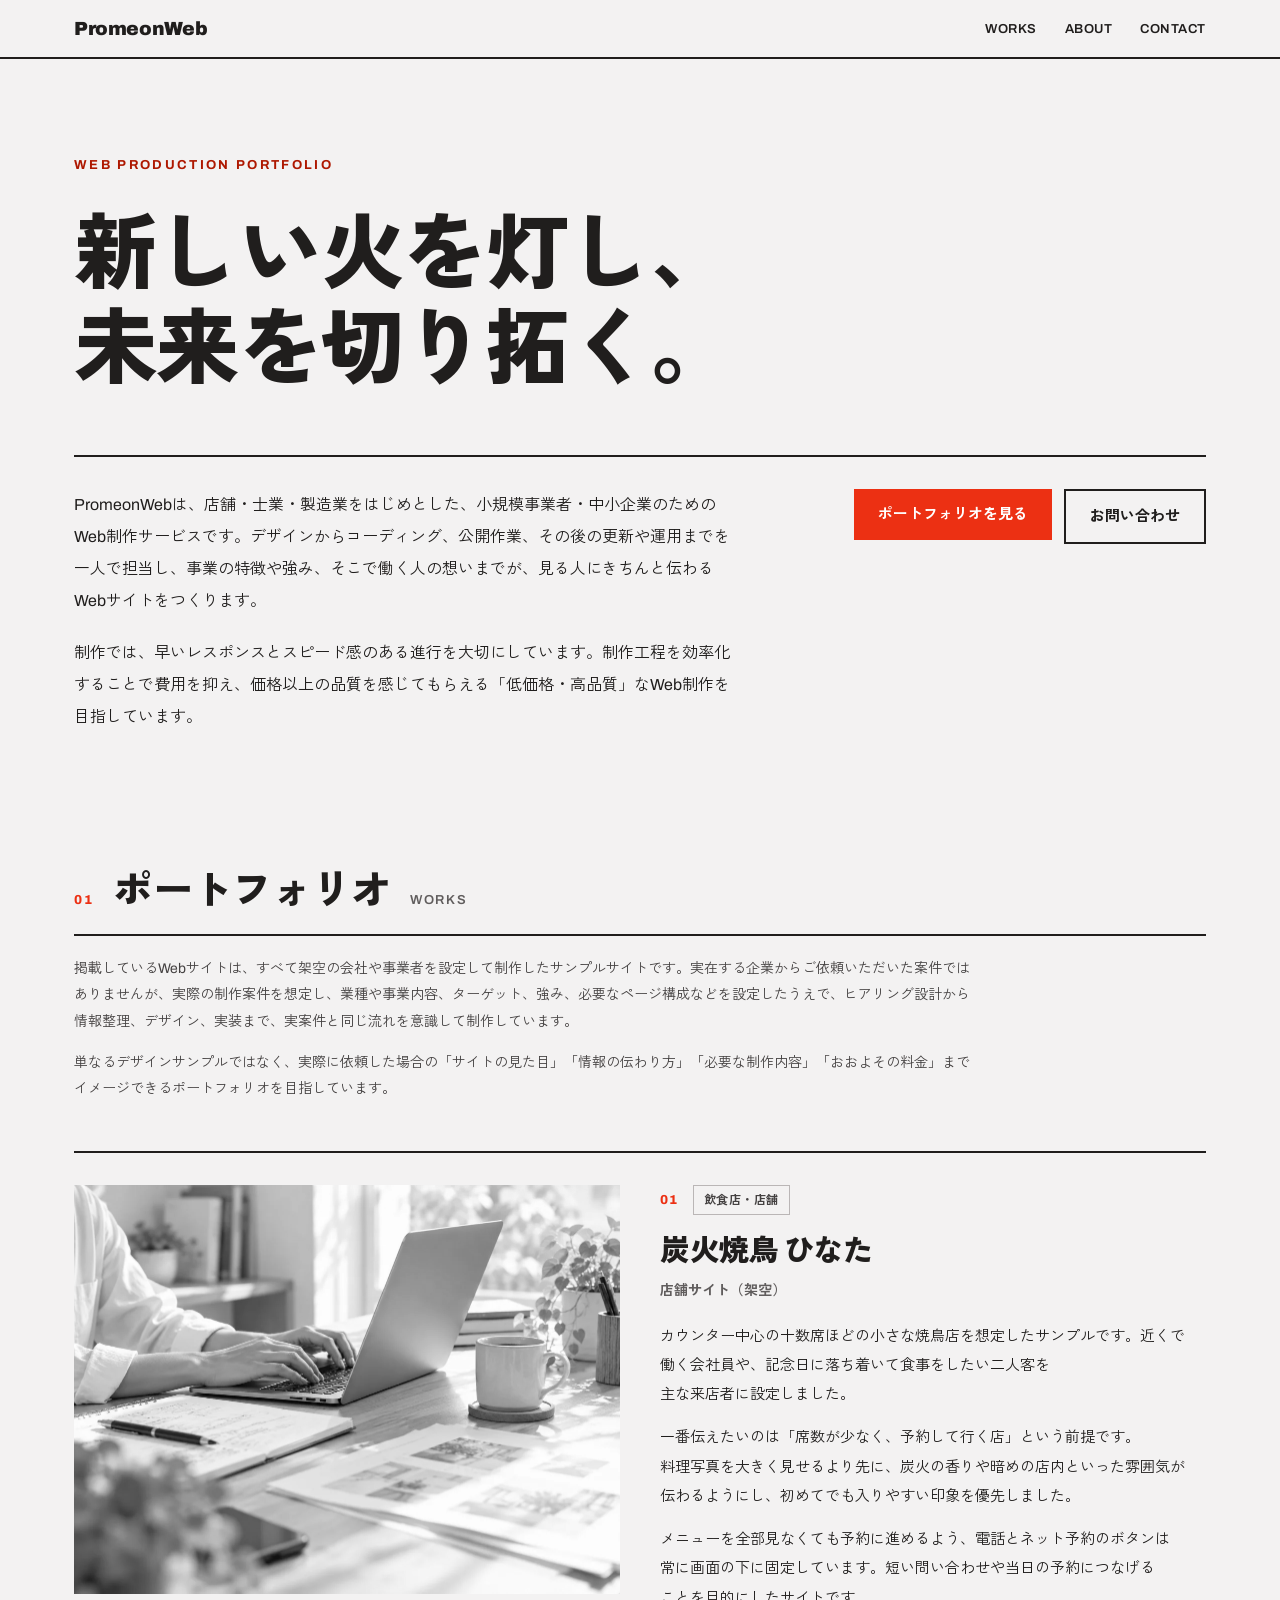
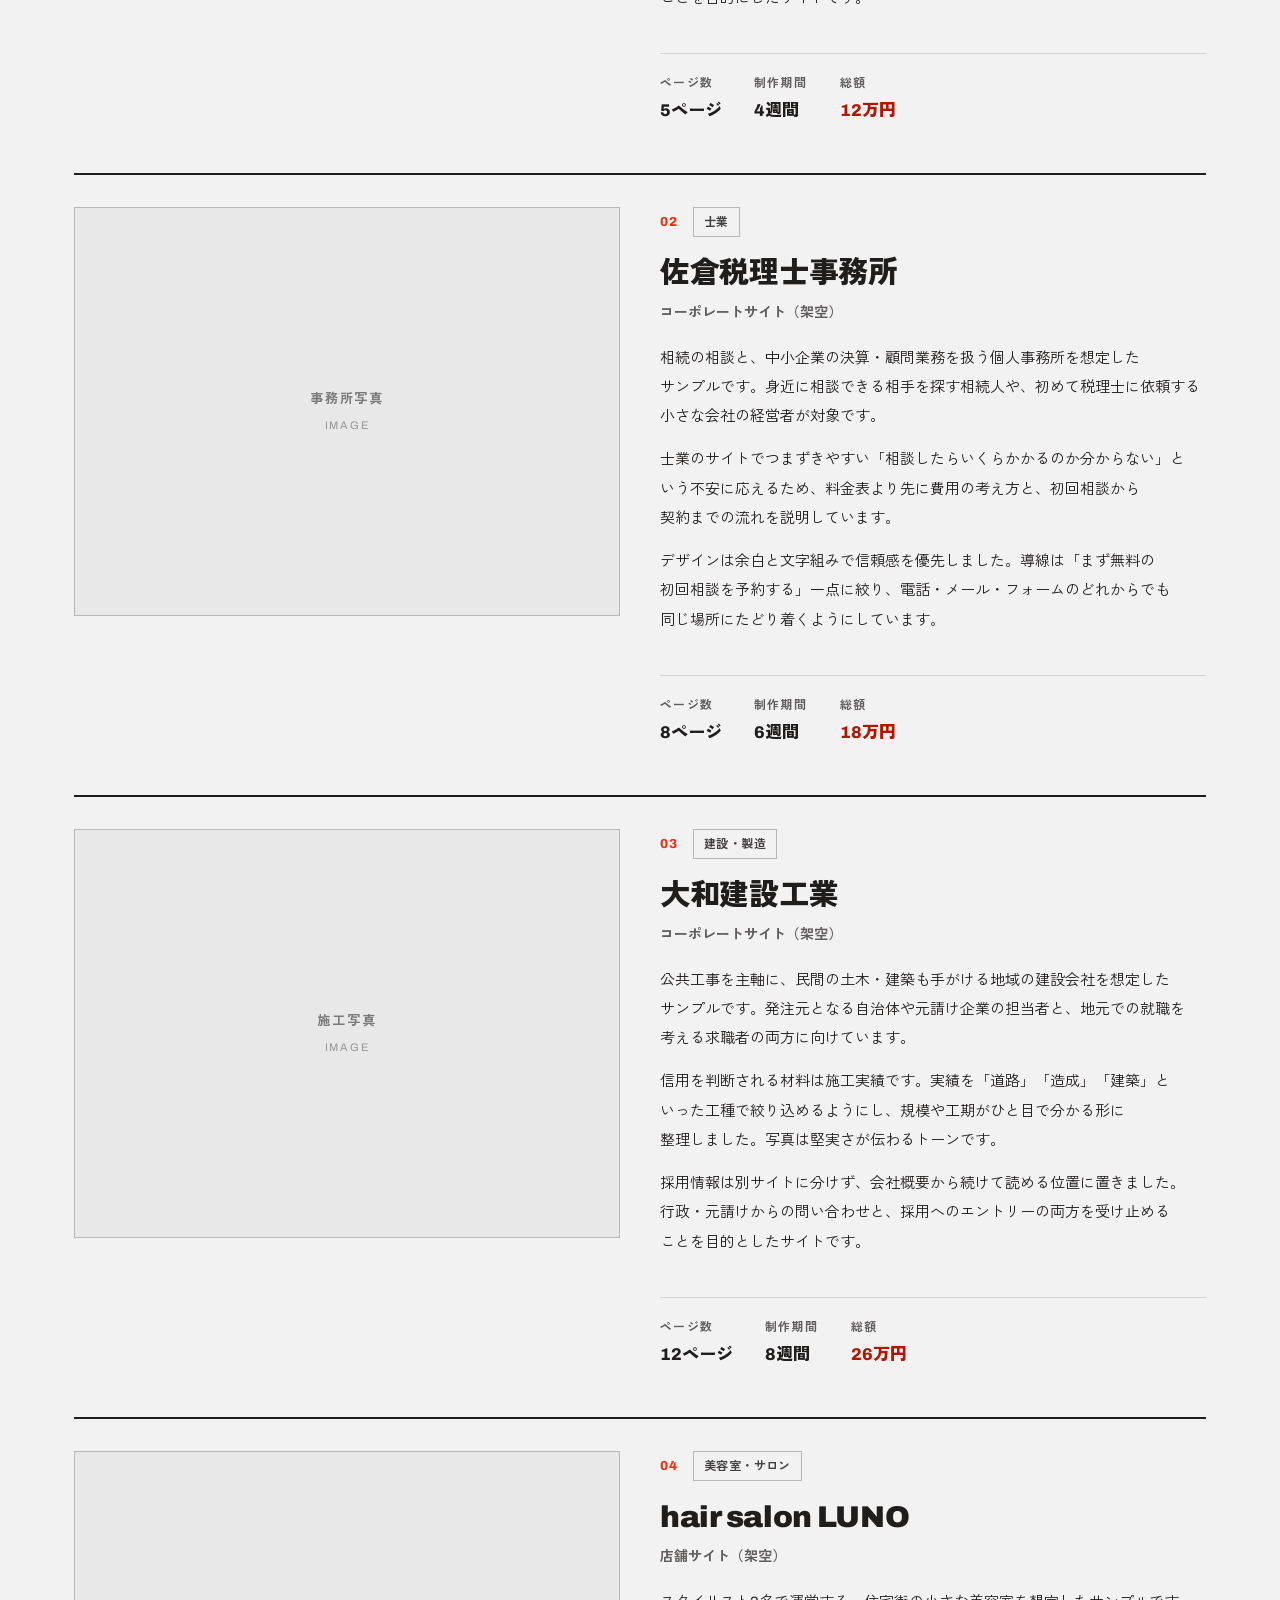
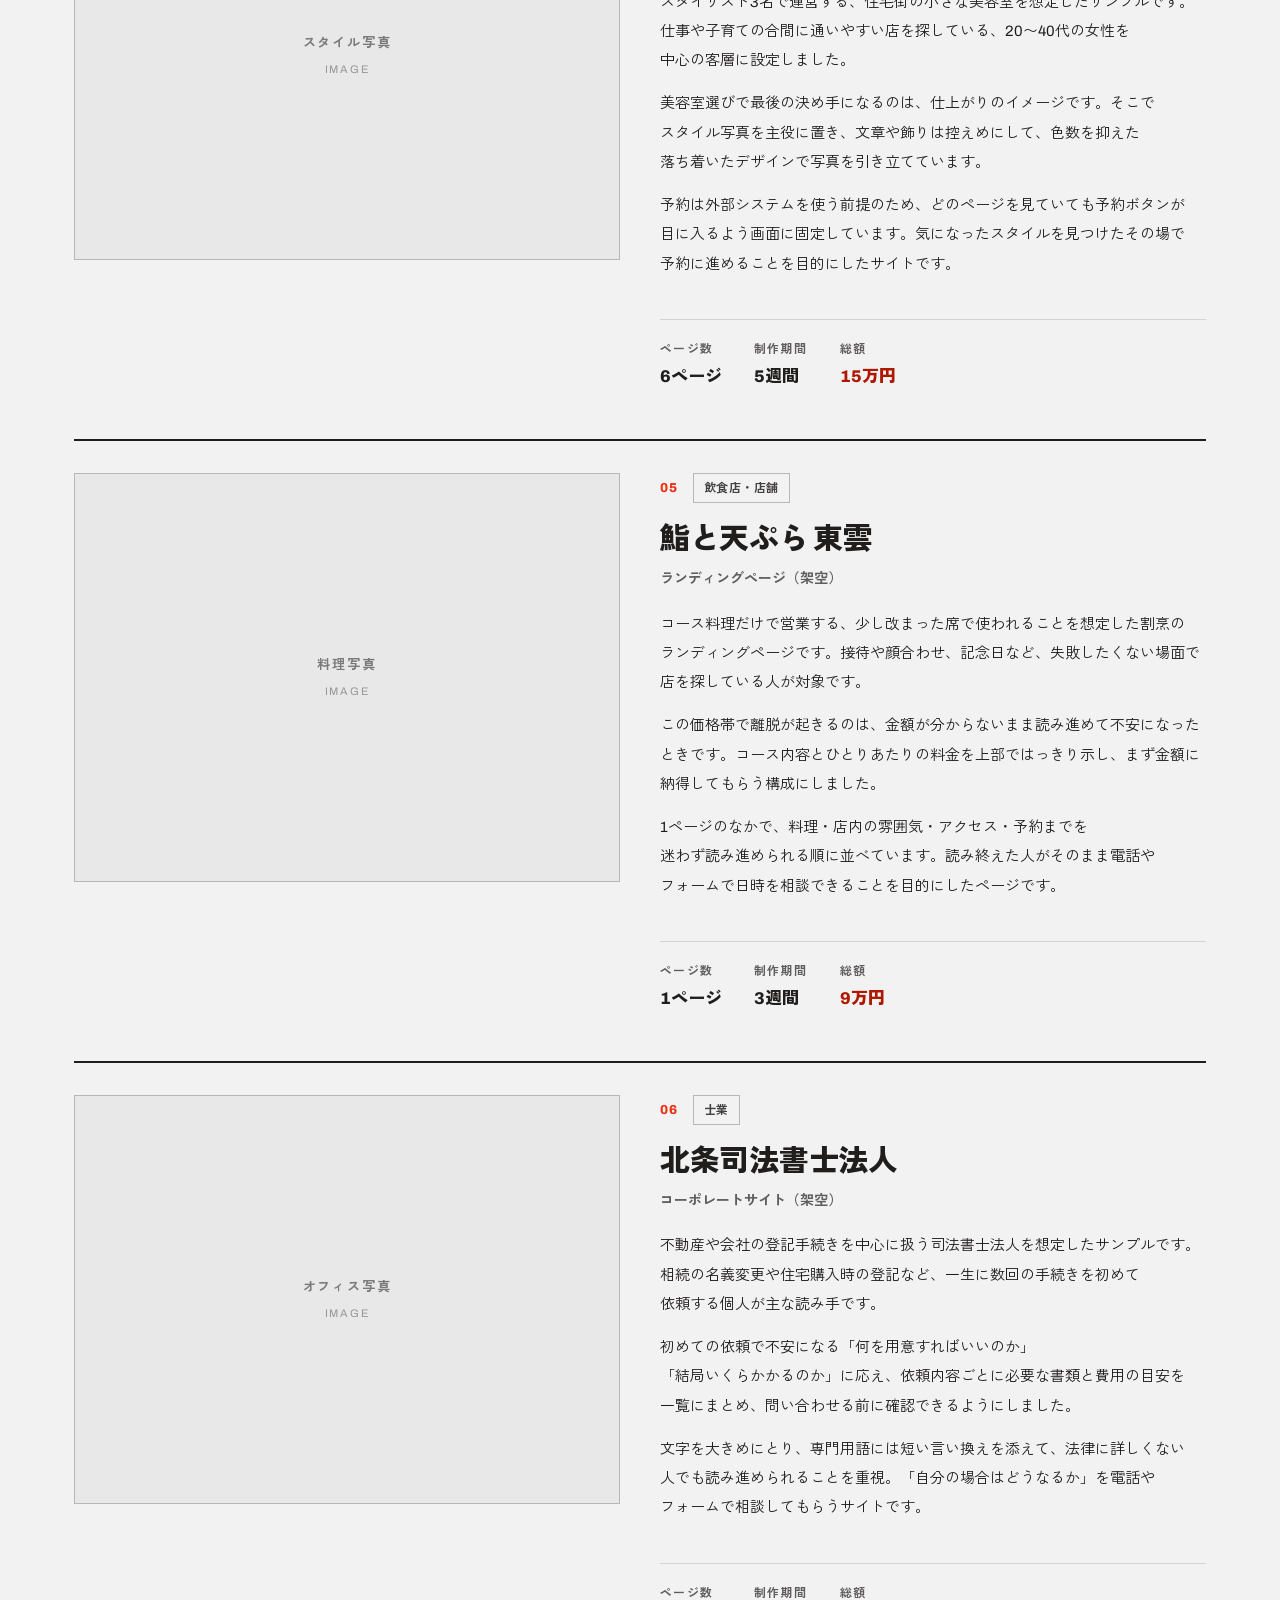
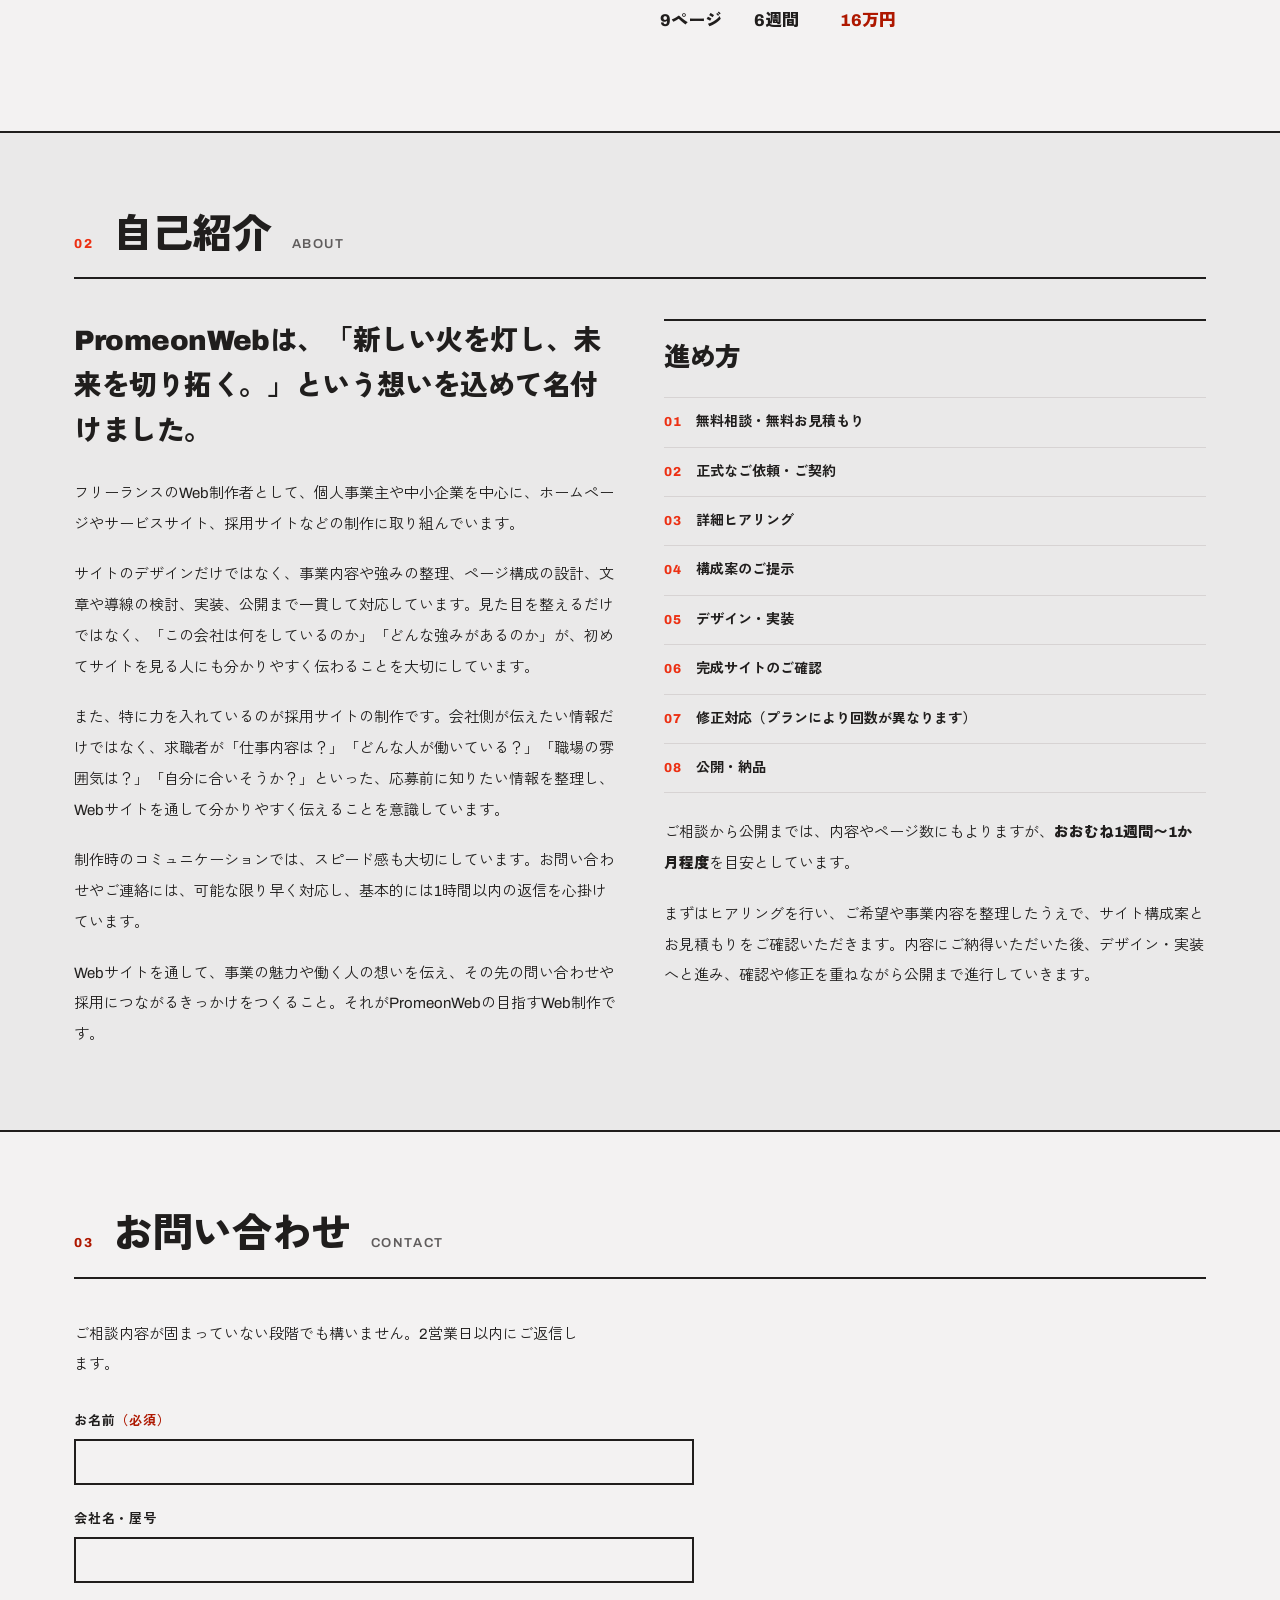
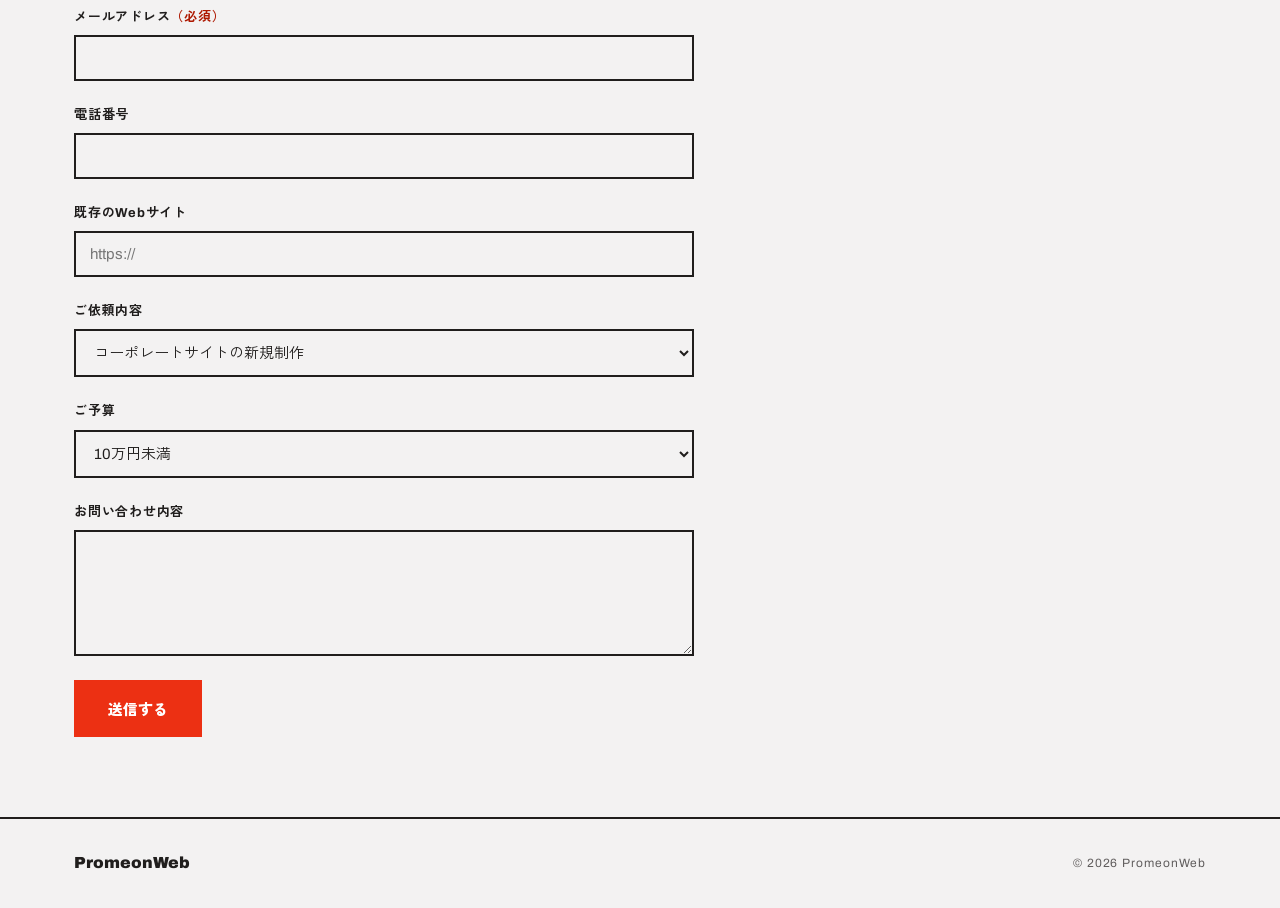
==== index.html @ 3f64e954 "Initial commit" ====
<!DOCTYPE html>
<html lang="ja">
<head>
<meta charset="utf-8">
<meta name="viewport" content="width=device-width, initial-scale=1">
<title>PromeonWeb — Web制作ポートフォリオ</title>
<meta name="description" content="PromeonWeb は、店舗・士業・製造業といった小規模事業者のためのWeb制作です。デザインから実装、公開後の運用までを一人で担当します。">
<meta property="og:title" content="PromeonWeb — Web制作ポートフォリオ">
<meta property="og:description" content="店舗・士業・製造業のためのWeb制作。ヒアリング設計からデザイン、実装、公開後の運用まで一人で担当します。">
<meta property="og:type" content="website">

<link rel="preconnect" href="https://fonts.googleapis.com">
<link rel="preconnect" href="https://fonts.gstatic.com" crossorigin>
<link rel="stylesheet" href="https://fonts.googleapis.com/css2?family=Archivo:wght@400;500;600;700;800;900&family=Zen+Kaku+Gothic+New:wght@400;500;700;900&display=swap">
<link rel="stylesheet" href="_ds/modernist-b3b88146-6bed-4fb1-84db-471975131e54/styles.css">
<style>
  /* Page-level type overrides (carried over from the design canvas helmet) */
  html { scroll-behavior: smooth; }
  body { margin: 0; background: var(--color-bg); color: var(--color-text);
    font-family: "Archivo", "Zen Kaku Gothic New", system-ui, sans-serif;
    font-feature-settings: "palt" 1; -webkit-font-smoothing: antialiased; }
  h1, h2, h3, h4 { font-family: "Archivo", "Zen Kaku Gothic New", system-ui, sans-serif; margin: 0; }
  p { margin: 0; }
  a { color: var(--color-accent-700); text-decoration: none; }
  a:hover { color: var(--color-accent); }
  input, select, textarea, button { font-family: inherit; }
  ::selection { background: var(--color-accent-200); }
  [hidden] { display: none !important; }

  /* Sticky-header offset for in-page anchors */
  #top, #works, #about, #contact { scroll-margin-top: 72px; }

  /* Hover states — translated from the canvas's style-hover attributes into real CSS */
  .btn-hero-primary:hover { background: var(--color-accent-600); color: #fff; }
  .btn-hero-outline:hover { background: var(--color-text); color: var(--color-bg); }
  .btn-reset:hover { background: var(--color-text); color: var(--color-bg); }
  .btn-submit:hover { background: var(--color-accent-600); border-color: var(--color-accent-600); }
  .field-input:focus-visible { outline: 2px solid var(--color-accent); }

  /* Portfolio media: real photograph where supplied, a labelled placeholder otherwise */
  .work-media { position: relative; aspect-ratio: 4 / 3; filter: grayscale(1); background: var(--color-neutral-200); }
  .work-media img { position: absolute; inset: 0; width: 100%; height: 100%; object-fit: cover; }
  .work-media.is-empty { border: 1px solid var(--color-neutral-400); }
  .work-media .ph { position: absolute; inset: 0; display: flex; flex-direction: column; align-items: center; justify-content: center; gap: 8px; }
  .work-media .ph span { font-size: 13px; font-weight: 700; letter-spacing: 0.14em; color: var(--color-neutral-600); }
  .work-media .ph small { font-size: 11px; letter-spacing: 0.16em; color: var(--color-neutral-500); }
  /* keep a sentence's closing clause from breaking into a 1-2 character orphan line */
  .nw { white-space: nowrap; }

  /* Portfolio thumbnails link through to each sample site */
  .work-media-link { display: block; position: relative; overflow: hidden; text-decoration: none; color: inherit; }
  .work-media-link .work-media { transition: filter .3s ease; }
  .work-media-link:hover .work-media,
  .work-media-link:focus-visible .work-media { filter: grayscale(0); }
  .work-media-link::after {
    content: "サンプルを見る →"; position: absolute; left: 0; bottom: 0;
    padding: 10px 16px; background: var(--color-accent); color: #fff;
    font-size: 12px; font-weight: 700; letter-spacing: 0.08em;
    transform: translateY(100%); transition: transform .25s ease; }
  .work-media-link:hover::after,
  .work-media-link:focus-visible::after { transform: translateY(0); }
  .work-media-link:focus-visible { outline: 2px solid var(--color-accent); outline-offset: 3px; }

  /* ======================================================================
     Header / navigation (desktop bar + mobile hamburger)
     ====================================================================== */
  .site-header { position: sticky; top: 0; z-index: 30; background: var(--color-bg);
    border-bottom: 2px solid var(--color-text); }
  .site-header__inner { max-width: 1180px; margin: 0 auto; padding: 14px 24px;
    display: flex; align-items: center; justify-content: space-between; gap: 24px; }
  .site-header__brand { color: var(--color-text); font-weight: 900; font-size: 19px; letter-spacing: -0.02em; }
  .site-nav { display: flex; gap: 28px; font-size: 13px; font-weight: 600; letter-spacing: 0.04em; }
  .site-nav a { color: var(--color-text); }
  .site-nav a:hover { color: var(--color-accent); }
  .nav-toggle { display: none; }

  /* Hero: wide copy column on the left, CTAs pushed to the right edge */
  .hero-grid { display: grid; grid-template-columns: minmax(0, 1fr) auto; gap: 56px;
    margin-top: 56px; padding-top: 32px; border-top: 2px solid var(--color-text); align-items: start; }
  .hero-cta { justify-self: end; }

  /* ======================================================================
     Responsive — progressive tightening of rhythm and type by breakpoint
     ====================================================================== */
  @media (max-width: 960px) {
    #top { padding-top: 76px; padding-bottom: 56px; }
    #works { padding-top: 52px; padding-bottom: 72px; }
    #about > div, #contact > div { padding-top: 60px; padding-bottom: 60px; }
  }

  @media (max-width: 820px) {
    .hero-grid { grid-template-columns: 1fr; gap: 32px; }
    .hero-cta { justify-self: start; }
  }

  @media (max-width: 720px) {
    .nav-toggle { display: flex; flex-direction: column; justify-content: center; gap: 5px;
      width: 44px; height: 44px; padding: 0; margin: -6px -8px -6px 0;
      background: transparent; border: 0; cursor: pointer; }
    .nav-toggle .nav-toggle__bar { width: 24px; height: 2px; background: var(--color-text);
      transition: transform .2s ease, opacity .15s ease; }
    .nav-toggle[aria-expanded="true"] .nav-toggle__bar:nth-child(1) { transform: translateY(7px) rotate(45deg); }
    .nav-toggle[aria-expanded="true"] .nav-toggle__bar:nth-child(2) { opacity: 0; }
    .nav-toggle[aria-expanded="true"] .nav-toggle__bar:nth-child(3) { transform: translateY(-7px) rotate(-45deg); }

    .site-nav { position: absolute; top: 100%; left: 0; right: 0;
      flex-direction: column; gap: 0; padding: 2px 24px 12px;
      background: var(--color-bg); border-bottom: 2px solid var(--color-text);
      transform: translateY(-6px); opacity: 0; pointer-events: none;
      transition: transform .18s ease, opacity .18s ease; }
    .site-nav a { padding: 15px 2px; font-size: 15px; letter-spacing: 0.08em; }
    .site-nav a + a { border-top: 1px solid var(--color-neutral-300); }
    .site-header.is-open .site-nav { transform: translateY(0); opacity: 1; pointer-events: auto; }
  }

  @media (max-width: 640px) {
    .site-header__inner,
    #top, #works,
    #about > div, #contact > div,
    footer > div { padding-left: 20px; padding-right: 20px; }

    #top { padding-top: 52px; padding-bottom: 44px; }
    #works { padding-top: 44px; padding-bottom: 56px; }
    #about > div, #contact > div { padding-top: 48px; padding-bottom: 48px; }

    .site-header__brand { font-size: 17px; }

    #top > p:first-of-type { font-size: 11px !important; letter-spacing: 0.14em !important; margin-bottom: 24px !important; }
    .hero-grid { margin-top: 40px !important; padding-top: 24px !important; }
    .hero-grid p { font-size: 15px !important; line-height: 1.9 !important; }

    .sec-head { gap: 12px !important; flex-wrap: wrap !important; }

    #works article { margin-top: 36px !important; padding-top: 24px !important; gap: 24px !important; }
    #about p { line-height: 1.95 !important; }

    /* keep form controls >= 16px so iOS does not zoom on focus */
    .field-input { font-size: 16px !important; }
  }

  @media (max-width: 460px) {
    .hero-cta { width: 100%; flex-direction: column; align-items: stretch !important; }
    .hero-cta a { justify-content: center; }
  }
</style>
</head>
<body>

<div style="min-height:100vh; background:var(--color-bg)">

  <header class="site-header">
    <div class="site-header__inner">
      <a href="#top" class="site-header__brand">PromeonWeb</a>
      <button type="button" class="nav-toggle" aria-label="メニューを開く" aria-expanded="false" aria-controls="site-nav">
        <span class="nav-toggle__bar"></span>
        <span class="nav-toggle__bar"></span>
        <span class="nav-toggle__bar"></span>
      </button>
      <nav id="site-nav" class="site-nav">
        <a href="#works">WORKS</a>
        <a href="#about">ABOUT</a>
        <a href="#contact">CONTACT</a>
      </nav>
    </div>
  </header>

  <section id="top" style="max-width:1180px; margin:0 auto; padding:96px 24px 72px">
    <p style="font-size:13px; font-weight:700; letter-spacing:0.18em; color:var(--color-accent-700); margin-bottom:32px">WEB PRODUCTION PORTFOLIO</p>
    <h1 style="font-size:clamp(30px,7vw,84px); font-weight:900; line-height:1.14; letter-spacing:-0.02em; max-width:16em; text-wrap:balance">新しい火を灯し、未来を切り拓く。</h1>
    <div class="hero-grid">
      <div style="display:flex; flex-direction:column; gap:20px; max-width:44em">
        <p style="font-size:16px; line-height:2">PromeonWebは、店舗・士業・製造業をはじめとした、小規模事業者・中小企業のためのWeb制作サービスです。デザインからコーディング、公開作業、その後の更新や運用までを一人で担当し、事業の特徴や強み、そこで働く人の想いまでが、見る人にきちんと伝わるWebサイトをつくります。</p>
        <p style="font-size:16px; line-height:2">制作では、早いレスポンスとスピード感のある進行を大切にしています。制作工程を効率化することで費用を抑え、価格以上の品質を感じてもらえる「低価格・高品質」なWeb制作を目指しています。</p>
      </div>
      <div class="hero-cta" style="display:flex; gap:12px; align-items:flex-start; flex-wrap:wrap">
        <a class="btn-hero-primary" href="#works" style="display:inline-flex; align-items:center; padding:14px 24px; background:var(--color-accent); color:#fff; font-weight:700; font-size:15px; white-space:nowrap">ポートフォリオを見る</a>
        <a class="btn-hero-outline" href="#contact" style="display:inline-flex; align-items:center; padding:14px 24px; border:2px solid var(--color-text); color:var(--color-text); font-weight:700; font-size:15px; white-space:nowrap">お問い合わせ</a>
      </div>
    </div>
  </section>

  <section id="works" style="max-width:1180px; margin:0 auto; padding:64px 24px 96px">
    <div class="sec-head" style="display:flex; align-items:baseline; gap:20px; padding-bottom:20px; border-bottom:2px solid var(--color-text)">
      <span style="font-size:13px; font-weight:800; letter-spacing:0.12em; color:var(--color-accent)">01</span>
      <h2 style="font-size:clamp(24px,4.6vw,40px); font-weight:900; letter-spacing:-0.01em">ポートフォリオ</h2>
      <span style="font-size:13px; font-weight:600; letter-spacing:0.12em; color:var(--color-neutral-700)">WORKS</span>
    </div>
    <div style="display:flex; flex-direction:column; gap:14px; margin-top:20px; max-width:60em">
      <p style="font-size:14px; line-height:1.9; color:var(--color-neutral-800)">掲載しているWebサイトは、すべて架空の会社や事業者を設定して制作したサンプルサイトです。実在する企業からご依頼いただいた案件ではありませんが、実際の制作案件を想定し、業種や事業内容、ターゲット、強み、必要なページ構成などを設定したうえで、ヒアリング設計から情報整理、デザイン、実装まで、実案件と同じ流れを意識して制作しています。</p>
      <p style="font-size:14px; line-height:1.9; color:var(--color-neutral-800)">単なるデザインサンプルではなく、実際に依頼した場合の「サイトの見た目」「情報の伝わり方」「必要な制作内容」「おおよその料金」までイメージできるポートフォリオを目指しています。</p>
    </div>

    <article style="border-top:2px solid var(--color-text); margin-top:48px; padding-top:32px; display:grid; grid-template-columns:repeat(auto-fit,minmax(300px,1fr)); gap:40px; align-items:start">
      <a class="work-media-link" href="samples/01-north-reform/" aria-label="炭火焼鳥 ひなた のサンプルサイトを見る">
        <div class="work-media">
          <img src="assets/works/work-1.webp" alt="炭火焼鳥 ひなた のサンプルサイト — 店内写真">
        </div>
      </a>
      <div>
        <div style="display:flex; align-items:center; gap:14px; margin-bottom:16px">
          <span style="font-size:13px; font-weight:800; letter-spacing:0.1em; color:var(--color-accent)">01</span>
          <span style="display:inline-block; padding:5px 10px; border:1px solid var(--color-neutral-400); font-size:12px; font-weight:600; letter-spacing:0.04em; color:var(--color-neutral-800); white-space:nowrap; flex-shrink:0">飲食店・店舗</span>
        </div>
        <h3 style="font-size:clamp(22px,2.6vw,30px); font-weight:900; line-height:1.35; letter-spacing:-0.01em">炭火焼鳥 ひなた</h3>
        <p style="font-size:14px; font-weight:600; color:var(--color-neutral-700); margin-top:8px">店舗サイト（架空）</p>
        <div style="margin-top:20px; max-width:36em; display:flex; flex-direction:column; gap:14px">
          <p style="font-size:15px; line-height:1.95; text-wrap:pretty; word-break:auto-phrase">カウンター中心の十数席ほどの小さな焼鳥店を想定したサンプルです。近くで働く会社員や、記念日に落ち着いて食事をしたい二人客を<span class="nw">主な来店者に設定しました。</span></p>
          <p style="font-size:15px; line-height:1.95; text-wrap:pretty; word-break:auto-phrase">一番伝えたいのは「席数が少なく、予約して行く店」という前提です。料理写真を大きく見せるより先に、炭火の香りや暗めの店内といった雰囲気が伝わるようにし、初めてでも<span class="nw">入りやすい印象を優先しました。</span></p>
          <p style="font-size:15px; line-height:1.95; text-wrap:pretty; word-break:auto-phrase">メニューを全部見なくても予約に進めるよう、電話とネット予約のボタンは常に画面の下に固定しています。短い問い合わせや当日の予約につなげることを<span class="nw">目的にしたサイトです。</span></p>
        </div>
        <div style="display:flex; flex-wrap:wrap; gap:32px; margin-top:40px; padding-top:20px; border-top:1px solid var(--color-neutral-300)">
          <div>
            <p style="font-size:12px; font-weight:700; letter-spacing:0.12em; color:var(--color-neutral-700)">ページ数</p>
            <p style="font-size:17px; font-weight:800; margin-top:6px">5ページ</p>
          </div>
          <div>
            <p style="font-size:12px; font-weight:700; letter-spacing:0.12em; color:var(--color-neutral-700)">制作期間</p>
            <p style="font-size:17px; font-weight:800; margin-top:6px">4週間</p>
          </div>
          <div>
            <p style="font-size:12px; font-weight:700; letter-spacing:0.12em; color:var(--color-neutral-700)">総額</p>
            <p style="font-size:17px; font-weight:800; margin-top:6px; color:var(--color-accent-700)">12万円</p>
          </div>
        </div>
      </div>
    </article>

    <article style="border-top:2px solid var(--color-text); margin-top:48px; padding-top:32px; display:grid; grid-template-columns:repeat(auto-fit,minmax(300px,1fr)); gap:40px; align-items:start">
      <a class="work-media-link" href="samples/02-sakura-zeirishi/" aria-label="佐倉税理士事務所 のサンプルサイトを見る">
        <div class="work-media is-empty">
          <div class="ph"><span>事務所写真</span><small>IMAGE</small></div>
        </div>
      </a>
      <div>
        <div style="display:flex; align-items:center; gap:14px; margin-bottom:16px">
          <span style="font-size:13px; font-weight:800; letter-spacing:0.1em; color:var(--color-accent)">02</span>
          <span style="display:inline-block; padding:5px 10px; border:1px solid var(--color-neutral-400); font-size:12px; font-weight:600; letter-spacing:0.04em; color:var(--color-neutral-800); white-space:nowrap; flex-shrink:0">士業</span>
        </div>
        <h3 style="font-size:clamp(22px,2.6vw,30px); font-weight:900; line-height:1.35; letter-spacing:-0.01em">佐倉税理士事務所</h3>
        <p style="font-size:14px; font-weight:600; color:var(--color-neutral-700); margin-top:8px">コーポレートサイト（架空）</p>
        <div style="margin-top:20px; max-width:36em; display:flex; flex-direction:column; gap:14px">
          <p style="font-size:15px; line-height:1.95; text-wrap:pretty; word-break:auto-phrase">相続の相談と、中小企業の決算・顧問業務を扱う個人事務所を想定したサンプルです。身近に相談できる相手を探す相続人や、初めて税理士に依頼する小さな会社の<span class="nw">経営者が対象です。</span></p>
          <p style="font-size:15px; line-height:1.95; text-wrap:pretty; word-break:auto-phrase">士業のサイトでつまずきやすい「相談したらいくらかかるのか分からない」という不安に応えるため、料金表より先に費用の考え方と、初回相談から契約までの<span class="nw">流れを説明しています。</span></p>
          <p style="font-size:15px; line-height:1.95; text-wrap:pretty; word-break:auto-phrase">デザインは余白と文字組みで信頼感を優先しました。導線は「まず無料の初回相談を予約する」一点に絞り、電話・メール・フォームのどれからでも同じ場所に<span class="nw">たどり着くようにしています。</span></p>
        </div>
        <div style="display:flex; flex-wrap:wrap; gap:32px; margin-top:40px; padding-top:20px; border-top:1px solid var(--color-neutral-300)">
          <div>
            <p style="font-size:12px; font-weight:700; letter-spacing:0.12em; color:var(--color-neutral-700)">ページ数</p>
            <p style="font-size:17px; font-weight:800; margin-top:6px">8ページ</p>
          </div>
          <div>
            <p style="font-size:12px; font-weight:700; letter-spacing:0.12em; color:var(--color-neutral-700)">制作期間</p>
            <p style="font-size:17px; font-weight:800; margin-top:6px">6週間</p>
          </div>
          <div>
            <p style="font-size:12px; font-weight:700; letter-spacing:0.12em; color:var(--color-neutral-700)">総額</p>
            <p style="font-size:17px; font-weight:800; margin-top:6px; color:var(--color-accent-700)">18万円</p>
          </div>
        </div>
      </div>
    </article>

    <article style="border-top:2px solid var(--color-text); margin-top:48px; padding-top:32px; display:grid; grid-template-columns:repeat(auto-fit,minmax(300px,1fr)); gap:40px; align-items:start">
      <a class="work-media-link" href="samples/03-yamato-kensetsu/" aria-label="大和建設工業 のサンプルサイトを見る">
        <div class="work-media is-empty">
          <div class="ph"><span>施工写真</span><small>IMAGE</small></div>
        </div>
      </a>
      <div>
        <div style="display:flex; align-items:center; gap:14px; margin-bottom:16px">
          <span style="font-size:13px; font-weight:800; letter-spacing:0.1em; color:var(--color-accent)">03</span>
          <span style="display:inline-block; padding:5px 10px; border:1px solid var(--color-neutral-400); font-size:12px; font-weight:600; letter-spacing:0.04em; color:var(--color-neutral-800); white-space:nowrap; flex-shrink:0">建設・製造</span>
        </div>
        <h3 style="font-size:clamp(22px,2.6vw,30px); font-weight:900; line-height:1.35; letter-spacing:-0.01em">大和建設工業</h3>
        <p style="font-size:14px; font-weight:600; color:var(--color-neutral-700); margin-top:8px">コーポレートサイト（架空）</p>
        <div style="margin-top:20px; max-width:36em; display:flex; flex-direction:column; gap:14px">
          <p style="font-size:15px; line-height:1.95; text-wrap:pretty; word-break:auto-phrase">公共工事を主軸に、民間の土木・建築も手がける地域の建設会社を想定したサンプルです。発注元となる自治体や<span class="nw">元請け企業</span>の担当者と、地元での就職を考える求職者の<span class="nw">両方に向けています。</span></p>
          <p style="font-size:15px; line-height:1.95; text-wrap:pretty; word-break:auto-phrase">信用を判断される材料は施工実績です。実績を「道路」「造成」「建築」といった工種で絞り込めるようにし、規模や工期がひと目で分かる形に整理しました。写真は<span class="nw">堅実さが伝わるトーンです。</span></p>
          <p style="font-size:15px; line-height:1.95; text-wrap:pretty; word-break:auto-phrase">採用情報は別サイトに分けず、会社概要から続けて読める位置に置きました。行政・<span class="nw">元請け</span>からの問い合わせと、採用へのエントリーの両方を受け止めることを<span class="nw">目的としたサイトです。</span></p>
        </div>
        <div style="display:flex; flex-wrap:wrap; gap:32px; margin-top:40px; padding-top:20px; border-top:1px solid var(--color-neutral-300)">
          <div>
            <p style="font-size:12px; font-weight:700; letter-spacing:0.12em; color:var(--color-neutral-700)">ページ数</p>
            <p style="font-size:17px; font-weight:800; margin-top:6px">12ページ</p>
          </div>
          <div>
            <p style="font-size:12px; font-weight:700; letter-spacing:0.12em; color:var(--color-neutral-700)">制作期間</p>
            <p style="font-size:17px; font-weight:800; margin-top:6px">8週間</p>
          </div>
          <div>
            <p style="font-size:12px; font-weight:700; letter-spacing:0.12em; color:var(--color-neutral-700)">総額</p>
            <p style="font-size:17px; font-weight:800; margin-top:6px; color:var(--color-accent-700)">26万円</p>
          </div>
        </div>
      </div>
    </article>

    <article style="border-top:2px solid var(--color-text); margin-top:48px; padding-top:32px; display:grid; grid-template-columns:repeat(auto-fit,minmax(300px,1fr)); gap:40px; align-items:start">
      <a class="work-media-link" href="samples/04-luno/" aria-label="hair salon LUNO のサンプルサイトを見る">
        <div class="work-media is-empty">
          <div class="ph"><span>スタイル写真</span><small>IMAGE</small></div>
        </div>
      </a>
      <div>
        <div style="display:flex; align-items:center; gap:14px; margin-bottom:16px">
          <span style="font-size:13px; font-weight:800; letter-spacing:0.1em; color:var(--color-accent)">04</span>
          <span style="display:inline-block; padding:5px 10px; border:1px solid var(--color-neutral-400); font-size:12px; font-weight:600; letter-spacing:0.04em; color:var(--color-neutral-800); white-space:nowrap; flex-shrink:0">美容室・サロン</span>
        </div>
        <h3 style="font-size:clamp(22px,2.6vw,30px); font-weight:900; line-height:1.35; letter-spacing:-0.01em">hair salon LUNO</h3>
        <p style="font-size:14px; font-weight:600; color:var(--color-neutral-700); margin-top:8px">店舗サイト（架空）</p>
        <div style="margin-top:20px; max-width:36em; display:flex; flex-direction:column; gap:14px">
          <p style="font-size:15px; line-height:1.95; text-wrap:pretty; word-break:auto-phrase">スタイリスト3名で運営する、住宅街の小さな美容室を想定したサンプルです。仕事や子育ての合間に通いやすい店を探している、20〜40代の女性を中心の<span class="nw">客層に設定しました。</span></p>
          <p style="font-size:15px; line-height:1.95; text-wrap:pretty; word-break:auto-phrase">美容室選びで最後の決め手になるのは、仕上がりのイメージです。そこでスタイル写真を主役に置き、文章や飾りは控えめにして、色数を抑えた落ち着いたデザインで<span class="nw">写真を引き立てています。</span></p>
          <p style="font-size:15px; line-height:1.95; text-wrap:pretty; word-break:auto-phrase">予約は外部システムを使う前提のため、どのページを見ていても予約ボタンが目に入るよう画面に固定しています。気になったスタイルを見つけたその場で予約に進めることを<span class="nw">目的にしたサイトです。</span></p>
        </div>
        <div style="display:flex; flex-wrap:wrap; gap:32px; margin-top:40px; padding-top:20px; border-top:1px solid var(--color-neutral-300)">
          <div>
            <p style="font-size:12px; font-weight:700; letter-spacing:0.12em; color:var(--color-neutral-700)">ページ数</p>
            <p style="font-size:17px; font-weight:800; margin-top:6px">6ページ</p>
          </div>
          <div>
            <p style="font-size:12px; font-weight:700; letter-spacing:0.12em; color:var(--color-neutral-700)">制作期間</p>
            <p style="font-size:17px; font-weight:800; margin-top:6px">5週間</p>
          </div>
          <div>
            <p style="font-size:12px; font-weight:700; letter-spacing:0.12em; color:var(--color-neutral-700)">総額</p>
            <p style="font-size:17px; font-weight:800; margin-top:6px; color:var(--color-accent-700)">15万円</p>
          </div>
        </div>
      </div>
    </article>

    <article style="border-top:2px solid var(--color-text); margin-top:48px; padding-top:32px; display:grid; grid-template-columns:repeat(auto-fit,minmax(300px,1fr)); gap:40px; align-items:start">
      <a class="work-media-link" href="samples/05-shinonome/" aria-label="鮨と天ぷら 東雲 のサンプルサイトを見る">
        <div class="work-media is-empty">
          <div class="ph"><span>料理写真</span><small>IMAGE</small></div>
        </div>
      </a>
      <div>
        <div style="display:flex; align-items:center; gap:14px; margin-bottom:16px">
          <span style="font-size:13px; font-weight:800; letter-spacing:0.1em; color:var(--color-accent)">05</span>
          <span style="display:inline-block; padding:5px 10px; border:1px solid var(--color-neutral-400); font-size:12px; font-weight:600; letter-spacing:0.04em; color:var(--color-neutral-800); white-space:nowrap; flex-shrink:0">飲食店・店舗</span>
        </div>
        <h3 style="font-size:clamp(22px,2.6vw,30px); font-weight:900; line-height:1.35; letter-spacing:-0.01em">鮨と天ぷら 東雲</h3>
        <p style="font-size:14px; font-weight:600; color:var(--color-neutral-700); margin-top:8px">ランディングページ（架空）</p>
        <div style="margin-top:20px; max-width:36em; display:flex; flex-direction:column; gap:14px">
          <p style="font-size:15px; line-height:1.95; text-wrap:pretty; word-break:auto-phrase">コース料理だけで営業する、少し改まった席で使われることを想定した割烹のランディングページです。接待や顔合わせ、記念日など、失敗したくない場面で<span class="nw">店を探している人が対象です。</span></p>
          <p style="font-size:15px; line-height:1.95; text-wrap:pretty; word-break:auto-phrase">この価格帯で離脱が起きるのは、金額が分からないまま読み進めて不安になったときです。コース内容とひとりあたりの料金を上部ではっきり示し、まず金額に<span class="nw">納得してもらう構成にしました。</span></p>
          <p style="font-size:15px; line-height:1.95; text-wrap:pretty; word-break:auto-phrase">1ページのなかで、料理・店内の雰囲気・アクセス・予約までを迷わず読み進められる順に並べています。読み終えた人がそのまま電話やフォームで日時を相談できることを<span class="nw">目的にしたページです。</span></p>
        </div>
        <div style="display:flex; flex-wrap:wrap; gap:32px; margin-top:40px; padding-top:20px; border-top:1px solid var(--color-neutral-300)">
          <div>
            <p style="font-size:12px; font-weight:700; letter-spacing:0.12em; color:var(--color-neutral-700)">ページ数</p>
            <p style="font-size:17px; font-weight:800; margin-top:6px">1ページ</p>
          </div>
          <div>
            <p style="font-size:12px; font-weight:700; letter-spacing:0.12em; color:var(--color-neutral-700)">制作期間</p>
            <p style="font-size:17px; font-weight:800; margin-top:6px">3週間</p>
          </div>
          <div>
            <p style="font-size:12px; font-weight:700; letter-spacing:0.12em; color:var(--color-neutral-700)">総額</p>
            <p style="font-size:17px; font-weight:800; margin-top:6px; color:var(--color-accent-700)">9万円</p>
          </div>
        </div>
      </div>
    </article>

    <article style="border-top:2px solid var(--color-text); margin-top:48px; padding-top:32px; display:grid; grid-template-columns:repeat(auto-fit,minmax(300px,1fr)); gap:40px; align-items:start">
      <a class="work-media-link" href="samples/06-hojo-shoshi/" aria-label="北条司法書士法人 のサンプルサイトを見る">
        <div class="work-media is-empty">
          <div class="ph"><span>オフィス写真</span><small>IMAGE</small></div>
        </div>
      </a>
      <div>
        <div style="display:flex; align-items:center; gap:14px; margin-bottom:16px">
          <span style="font-size:13px; font-weight:800; letter-spacing:0.1em; color:var(--color-accent)">06</span>
          <span style="display:inline-block; padding:5px 10px; border:1px solid var(--color-neutral-400); font-size:12px; font-weight:600; letter-spacing:0.04em; color:var(--color-neutral-800); white-space:nowrap; flex-shrink:0">士業</span>
        </div>
        <h3 style="font-size:clamp(22px,2.6vw,30px); font-weight:900; line-height:1.35; letter-spacing:-0.01em">北条司法書士法人</h3>
        <p style="font-size:14px; font-weight:600; color:var(--color-neutral-700); margin-top:8px">コーポレートサイト（架空）</p>
        <div style="margin-top:20px; max-width:36em; display:flex; flex-direction:column; gap:14px">
          <p style="font-size:15px; line-height:1.95; text-wrap:pretty; word-break:auto-phrase">不動産や会社の登記手続きを中心に扱う司法書士法人を想定したサンプルです。相続の名義変更や住宅購入時の登記など、一生に数回の手続きを初めて依頼する<span class="nw">個人が主な読み手です。</span></p>
          <p style="font-size:15px; line-height:1.95; text-wrap:pretty; word-break:auto-phrase">初めての依頼で不安になる「何を用意すればいいのか」「結局いくらかかるのか」に応え、依頼内容ごとに必要な書類と費用の目安を一覧にまとめ、問い合わせる前に<span class="nw">確認できるようにしました。</span></p>
          <p style="font-size:15px; line-height:1.95; text-wrap:pretty; word-break:auto-phrase">文字を大きめにとり、専門用語には短い言い換えを添えて、法律に詳しくない人でも読み進められることを重視。「自分の場合はどうなるか」を電話やフォームで<span class="nw">相談してもらうサイトです。</span></p>
        </div>
        <div style="display:flex; flex-wrap:wrap; gap:32px; margin-top:40px; padding-top:20px; border-top:1px solid var(--color-neutral-300)">
          <div>
            <p style="font-size:12px; font-weight:700; letter-spacing:0.12em; color:var(--color-neutral-700)">ページ数</p>
            <p style="font-size:17px; font-weight:800; margin-top:6px">9ページ</p>
          </div>
          <div>
            <p style="font-size:12px; font-weight:700; letter-spacing:0.12em; color:var(--color-neutral-700)">制作期間</p>
            <p style="font-size:17px; font-weight:800; margin-top:6px">6週間</p>
          </div>
          <div>
            <p style="font-size:12px; font-weight:700; letter-spacing:0.12em; color:var(--color-neutral-700)">総額</p>
            <p style="font-size:17px; font-weight:800; margin-top:6px; color:var(--color-accent-700)">16万円</p>
          </div>
        </div>
      </div>
    </article>
  </section>

  <section id="about" style="border-top:2px solid var(--color-text); background:var(--color-surface)">
    <div style="max-width:1180px; margin:0 auto; padding:80px 24px">
      <div class="sec-head" style="display:flex; align-items:baseline; gap:20px; padding-bottom:20px; border-bottom:2px solid var(--color-text)">
        <span style="font-size:13px; font-weight:800; letter-spacing:0.12em; color:var(--color-accent)">02</span>
        <h2 style="font-size:clamp(24px,4.6vw,40px); font-weight:900; letter-spacing:-0.01em">自己紹介</h2>
        <span style="font-size:13px; font-weight:600; letter-spacing:0.12em; color:var(--color-neutral-700)">ABOUT</span>
      </div>
      <div style="display:grid; grid-template-columns:repeat(auto-fit,minmax(300px,1fr)); gap:48px; margin-top:40px">
        <div>
          <h3 style="font-size:clamp(20px,2.4vw,28px); font-weight:900; line-height:1.6">PromeonWebは、「新しい火を灯し、未来を切り拓く。」という想いを込めて名付けました。</h3>
          <p style="font-size:15px; line-height:2.05; margin-top:24px">フリーランスのWeb制作者として、個人事業主や中小企業を中心に、ホームページやサービスサイト、採用サイトなどの制作に取り組んでいます。</p>
          <p style="font-size:15px; line-height:2.05; margin-top:20px">サイトのデザインだけではなく、事業内容や強みの整理、ページ構成の設計、文章や導線の検討、実装、公開まで一貫して対応しています。見た目を整えるだけではなく、「この会社は何をしているのか」「どんな強みがあるのか」が、初めてサイトを見る人にも分かりやすく伝わることを大切にしています。</p>
          <p style="font-size:15px; line-height:2.05; margin-top:20px">また、特に力を入れているのが採用サイトの制作です。会社側が伝えたい情報だけではなく、求職者が「仕事内容は？」「どんな人が働いている？」「職場の雰囲気は？」「自分に合いそうか？」といった、応募前に知りたい情報を整理し、Webサイトを通して分かりやすく伝えることを意識しています。</p>
          <p style="font-size:15px; line-height:2.05; margin-top:20px">制作時のコミュニケーションでは、スピード感も大切にしています。お問い合わせやご連絡には、可能な限り早く対応し、基本的には1時間以内の返信を心掛けています。</p>
          <p style="font-size:15px; line-height:2.05; margin-top:20px">Webサイトを通して、事業の魅力や働く人の想いを伝え、その先の問い合わせや採用につながるきっかけをつくること。それがPromeonWebの目指すWeb制作です。</p>
        </div>
        <div>
          <div style="border-top:2px solid var(--color-text); padding-top:20px">
            <h3 style="font-size:clamp(20px,2.4vw,26px); font-weight:900; letter-spacing:-0.01em; line-height:1.3; margin:0">進め方</h3>
            <ol style="list-style:none; margin:22px 0 0; padding:0">
              <li style="display:flex; gap:14px; align-items:baseline; padding:13px 0; border-top:1px solid var(--color-neutral-300)">
                <span style="flex-shrink:0; font-size:13px; font-weight:800; letter-spacing:0.08em; color:var(--color-accent)">01</span>
                <span style="font-size:14px; font-weight:700; line-height:1.6">無料相談・無料お見積もり</span>
              </li>
              <li style="display:flex; gap:14px; align-items:baseline; padding:13px 0; border-top:1px solid var(--color-neutral-300)">
                <span style="flex-shrink:0; font-size:13px; font-weight:800; letter-spacing:0.08em; color:var(--color-accent)">02</span>
                <span style="font-size:14px; font-weight:700; line-height:1.6">正式なご依頼・ご契約</span>
              </li>
              <li style="display:flex; gap:14px; align-items:baseline; padding:13px 0; border-top:1px solid var(--color-neutral-300)">
                <span style="flex-shrink:0; font-size:13px; font-weight:800; letter-spacing:0.08em; color:var(--color-accent)">03</span>
                <span style="font-size:14px; font-weight:700; line-height:1.6">詳細ヒアリング</span>
              </li>
              <li style="display:flex; gap:14px; align-items:baseline; padding:13px 0; border-top:1px solid var(--color-neutral-300)">
                <span style="flex-shrink:0; font-size:13px; font-weight:800; letter-spacing:0.08em; color:var(--color-accent)">04</span>
                <span style="font-size:14px; font-weight:700; line-height:1.6">構成案のご提示</span>
              </li>
              <li style="display:flex; gap:14px; align-items:baseline; padding:13px 0; border-top:1px solid var(--color-neutral-300)">
                <span style="flex-shrink:0; font-size:13px; font-weight:800; letter-spacing:0.08em; color:var(--color-accent)">05</span>
                <span style="font-size:14px; font-weight:700; line-height:1.6">デザイン・実装</span>
              </li>
              <li style="display:flex; gap:14px; align-items:baseline; padding:13px 0; border-top:1px solid var(--color-neutral-300)">
                <span style="flex-shrink:0; font-size:13px; font-weight:800; letter-spacing:0.08em; color:var(--color-accent)">06</span>
                <span style="font-size:14px; font-weight:700; line-height:1.6">完成サイトのご確認</span>
              </li>
              <li style="display:flex; gap:14px; align-items:baseline; padding:13px 0; border-top:1px solid var(--color-neutral-300)">
                <span style="flex-shrink:0; font-size:13px; font-weight:800; letter-spacing:0.08em; color:var(--color-accent)">07</span>
                <span style="font-size:14px; font-weight:700; line-height:1.6">修正対応（プランにより回数が異なります）</span>
              </li>
              <li style="display:flex; gap:14px; align-items:baseline; padding:13px 0; border-top:1px solid var(--color-neutral-300); border-bottom:1px solid var(--color-neutral-300)">
                <span style="flex-shrink:0; font-size:13px; font-weight:800; letter-spacing:0.08em; color:var(--color-accent)">08</span>
                <span style="font-size:14px; font-weight:700; line-height:1.6">公開・納品</span>
              </li>
            </ol>
            <p style="font-size:15px; line-height:2.05; margin-top:24px">ご相談から公開までは、内容やページ数にもよりますが、<strong style="font-weight:800">おおむね1週間〜1か月程度</strong>を目安としています。</p>
            <p style="font-size:15px; line-height:2.05; margin-top:20px">まずはヒアリングを行い、ご希望や事業内容を整理したうえで、サイト構成案とお見積もりをご確認いただきます。内容にご納得いただいた後、デザイン・実装へと進み、確認や修正を重ねながら公開まで進行していきます。</p>
          </div>
        </div>
      </div>
    </div>
  </section>

  <section id="contact" style="border-top:2px solid var(--color-text)">
    <div style="max-width:1180px; margin:0 auto; padding:80px 24px">
      <div class="sec-head" style="display:flex; align-items:baseline; gap:20px; padding-bottom:20px; border-bottom:2px solid var(--color-text)">
        <span style="font-size:13px; font-weight:800; letter-spacing:0.12em; color:var(--color-accent-700)">03</span>
        <h2 style="font-size:clamp(24px,4.6vw,40px); font-weight:900; letter-spacing:-0.01em">お問い合わせ</h2>
        <span style="font-size:13px; font-weight:600; letter-spacing:0.12em; color:var(--color-neutral-700)">CONTACT</span>
      </div>

      <div style="margin-top:40px">

        <div style="max-width:620px">
          <p style="font-size:15px; line-height:2; max-width:34em">ご相談内容が固まっていない段階でも構いません。2営業日以内にご返信します。</p>

          <div id="contact-done" hidden style="margin-top:32px; background:var(--color-surface); border:2px solid var(--color-text); padding:32px 28px">
            <h3 style="font-size:22px; font-weight:900">送信いただき、ありがとうございます。</h3>
            <p style="font-size:15px; line-height:2; margin-top:16px">内容を確認のうえ、2営業日以内にご返信いたします。</p>
            <button id="contact-reset" type="button" class="btn-reset" style="margin-top:24px; padding:12px 20px; border:2px solid var(--color-text); background:transparent; color:var(--color-text); font-weight:700; font-size:14px; cursor:pointer; white-space:nowrap">別の内容で送る</button>
          </div>

          <!-- Wire `action` to a form endpoint (e.g. Formspree / a mail handler) for production delivery. -->
          <form id="contact-form" action="#" method="post" style="margin-top:32px; display:flex; flex-direction:column; gap:24px">
            <label style="display:flex; flex-direction:column; gap:8px">
              <span style="font-size:13px; font-weight:700; letter-spacing:0.06em">お名前<span style="color:var(--color-accent-700)">（必須）</span></span>
              <input class="field-input" name="name" type="text" required style="padding:13px 14px; border:2px solid var(--color-text); background:var(--color-bg); color:var(--color-text); font-size:15px; outline-offset:2px">
            </label>
            <label style="display:flex; flex-direction:column; gap:8px">
              <span style="font-size:13px; font-weight:700; letter-spacing:0.06em">会社名・屋号</span>
              <input class="field-input" name="company" type="text" style="padding:13px 14px; border:2px solid var(--color-text); background:var(--color-bg); color:var(--color-text); font-size:15px; outline-offset:2px">
            </label>
            <label style="display:flex; flex-direction:column; gap:8px">
              <span style="font-size:13px; font-weight:700; letter-spacing:0.06em">メールアドレス<span style="color:var(--color-accent-700)">（必須）</span></span>
              <input class="field-input" name="email" type="email" required style="padding:13px 14px; border:2px solid var(--color-text); background:var(--color-bg); color:var(--color-text); font-size:15px; outline-offset:2px">
            </label>
            <label style="display:flex; flex-direction:column; gap:8px">
              <span style="font-size:13px; font-weight:700; letter-spacing:0.06em">電話番号</span>
              <input class="field-input" name="tel" type="tel" style="padding:13px 14px; border:2px solid var(--color-text); background:var(--color-bg); color:var(--color-text); font-size:15px; outline-offset:2px">
            </label>
            <label style="display:flex; flex-direction:column; gap:8px">
              <span style="font-size:13px; font-weight:700; letter-spacing:0.06em">既存のWebサイト</span>
              <input class="field-input" name="website" type="url" placeholder="https://" style="padding:13px 14px; border:2px solid var(--color-text); background:var(--color-bg); color:var(--color-text); font-size:15px; outline-offset:2px">
            </label>
            <label style="display:flex; flex-direction:column; gap:8px">
              <span style="font-size:13px; font-weight:700; letter-spacing:0.06em">ご依頼内容</span>
              <select class="field-input" name="request" style="padding:13px 14px; border:2px solid var(--color-text); background:var(--color-bg); color:var(--color-text); font-size:15px; outline-offset:2px">
                <option>コーポレートサイトの新規制作</option>
                <option>ランディングページの制作</option>
                <option>既存サイトのリニューアル</option>
                <option>部分的な修正・更新</option>
                <option>まだ決まっていない</option>
              </select>
            </label>
            <label style="display:flex; flex-direction:column; gap:8px">
              <span style="font-size:13px; font-weight:700; letter-spacing:0.06em">ご予算</span>
              <select class="field-input" name="budget" style="padding:13px 14px; border:2px solid var(--color-text); background:var(--color-bg); color:var(--color-text); font-size:15px; outline-offset:2px">
                <option>10万円未満</option>
                <option>10〜20万円</option>
                <option>20〜30万円</option>
                <option>30〜50万円</option>
                <option>50万円以上</option>
                <option>相談したい</option>
              </select>
            </label>
            <label style="display:flex; flex-direction:column; gap:8px">
              <span style="font-size:13px; font-weight:700; letter-spacing:0.06em">お問い合わせ内容</span>
              <textarea class="field-input" name="message" rows="6" style="padding:13px 14px; border:2px solid var(--color-text); background:var(--color-bg); color:var(--color-text); font-size:15px; outline-offset:2px; resize:vertical"></textarea>
            </label>
            <div>
              <button type="submit" class="btn-submit" style="padding:16px 32px; background:var(--color-accent); color:#fff; border:2px solid var(--color-accent); font-weight:800; font-size:15px; cursor:pointer; white-space:nowrap">送信する</button>
            </div>
          </form>
        </div>

      </div>
    </div>
  </section>

  <footer style="border-top:2px solid var(--color-text)">
    <div style="max-width:1180px; margin:0 auto; padding:32px 24px; display:flex; flex-wrap:wrap; gap:16px; justify-content:space-between; align-items:center">
      <span style="font-weight:900; font-size:16px">PromeonWeb</span>
      <span style="font-size:12px; letter-spacing:0.08em; color:var(--color-neutral-700)">© 2026 PromeonWeb</span>
    </div>
  </footer>

</div>

<script>
  (function () {
    /* --- Mobile navigation (hamburger) --- */
    var header = document.querySelector('.site-header');
    var toggle = document.querySelector('.nav-toggle');
    var nav = document.getElementById('site-nav');
    if (header && toggle && nav) {
      var setNav = function (open) {
        header.classList.toggle('is-open', open);
        toggle.setAttribute('aria-expanded', open ? 'true' : 'false');
        toggle.setAttribute('aria-label', open ? 'メニューを閉じる' : 'メニューを開く');
      };
      toggle.addEventListener('click', function () {
        setNav(!header.classList.contains('is-open'));
      });
      nav.addEventListener('click', function (e) {
        if (e.target.closest('a')) setNav(false);
      });
      document.addEventListener('keydown', function (e) {
        if (e.key === 'Escape') setNav(false);
      });
      window.addEventListener('resize', function () {
        if (window.innerWidth > 720) setNav(false);
      });
    }

    /* --- Contact form --- */
    var form = document.getElementById('contact-form');
    var done = document.getElementById('contact-done');
    var reset = document.getElementById('contact-reset');

    if (form) {
      form.addEventListener('submit', function (e) {
        // No backend is wired yet — swap this for a real submission (fetch to a
        // form endpoint) and keep the confirmation panel as the success state.
        e.preventDefault();
        if (!form.reportValidity()) return;
        form.hidden = true;
        done.hidden = false;
        done.scrollIntoView({ behavior: 'smooth', block: 'center' });
      });
    }

    if (reset) {
      reset.addEventListener('click', function () {
        form.reset();
        done.hidden = true;
        form.hidden = false;
        form.scrollIntoView({ behavior: 'smooth', block: 'center' });
      });
    }
  })();
</script>

</body>
</html>
---- _ds/modernist-b3b88146-6bed-4fb1-84db-471975131e54/styles.css ----
/* Modernist — design-system tokens and component classes. This file is the source of truth for the system's look; retune it here and see readme.md. */
@import url('https://fonts.googleapis.com/css2?family=Archivo:wght@400;600;800&display=swap');

:root {
  --color-bg: #f3f2f2;
  --color-surface: #eae9e9;
  --color-text: #201e1d;
  --color-accent: #ec3013;
  --color-accent-2: #e15b47;
  --color-divider: color-mix(in srgb, #201e1d 40%, transparent);

  /* Tonal ramps — generated in OKLCH on one shared lightness scale, so the
     same step of any role matches the others in visual value. */
  --color-neutral-100: #f8f4f4;
  --color-neutral-200: #eae7e7;
  --color-neutral-300: #d7d3d3;
  --color-neutral-400: #bab6b6;
  --color-neutral-500: #9b9797;
  --color-neutral-600: #7d7979;
  --color-neutral-700: #605d5d;
  --color-neutral-800: #444141;
  --color-neutral-900: #2d2b2b;

  --color-accent-100: #fff2ef;
  --color-accent-200: #ffe0d9;
  --color-accent-300: #ffc4b8;
  --color-accent-400: #ff9783;
  --color-accent-500: #ff563c;
  --color-accent-600: #dd2b0f;
  --color-accent-700: #ae1800;
  --color-accent-800: #7c1405;
  --color-accent-900: #4d170e;

  --color-accent-2-100: #fff2ef;
  --color-accent-2-200: #ffe0da;
  --color-accent-2-300: #ffc4b9;
  --color-accent-2-400: #ff9784;
  --color-accent-2-500: #ef6853;
  --color-accent-2-600: #c94b39;
  --color-accent-2-700: #9e3526;
  --color-accent-2-800: #71261b;
  --color-accent-2-900: #471d16;

  --font-heading: "Archivo", system-ui, sans-serif;
  --font-heading-weight: 800;
  --font-body: "Archivo", system-ui, sans-serif;

  --space-1: 4.0px;
  --space-2: 8.0px;
  --space-3: 12.0px;
  --space-4: 16.0px;
  --space-6: 24.0px;
  --space-8: 32.0px;

  --radius-sm: 0px;
  --radius-md: 0px;
  --radius-lg: 0px;

  /* Elevation — derived from the ground: soft ink-tinted shadows on a
     light theme, a hairline edge + ambient darkness on a dark one. */
  --shadow-sm: 0 1px 2px color-mix(in srgb, #2d2b2b 14%, transparent);
  --shadow-md: 0 3px 10px color-mix(in srgb, #2d2b2b 16%, transparent);
  --shadow-lg: 0 12px 32px color-mix(in srgb, #2d2b2b 22%, transparent);
}

body {
  background: var(--color-bg);
  color: var(--color-text);
  font-family: var(--font-body);
}
h1, h2, h3, h4 { font-family: var(--font-heading); font-weight: var(--font-heading-weight); }

.grayscale{filter:grayscale(1) contrast(1.08)}

/* ══════════════════════════════════════════════════════════════════════════
   Components — built with the tokens above. Plain CSS
   on plain HTML: no JavaScript, no build step. Each class is documented in
   readme.md and demonstrated in foundations/ and components/.
   ══════════════════════════════════════════════════════════════════════ */

*, *::before, *::after { box-sizing: border-box; }
body { margin: 0; font-size: 15px; line-height: 1.55; font-weight: 400; }
h1, h2, h3, h4, h5, h6 {
  font-family: var(--font-heading); font-weight: var(--font-heading-weight);
  line-height: 1.12; letter-spacing: -0.015em; margin: 0 0 var(--space-2);
}
h1 { font-size: 42px; }
h2 { font-size: 32px; }
h3 { font-size: 25px; }
h4 { font-size: 20px; }
h5 { font-size: 16px; }
h6 { font-size: 13px; }
h6 { letter-spacing: 0.08em; text-transform: uppercase; }
p { margin: 0 0 var(--space-3); }
a { color: var(--color-accent); text-underline-offset: 3px; }
img { display: block; max-width: 100%; }
figure { margin: 0; }
figcaption {
  font-size: 11px; margin-top: var(--space-1);
  color: color-mix(in srgb, var(--color-text) 55%, transparent);
}
.text-muted { color: color-mix(in srgb, var(--color-text) 55%, transparent); }
:focus { outline: none; }
:focus-visible { outline: 2px solid var(--color-accent); outline-offset: 2px; }
::selection { background: color-mix(in srgb, var(--color-accent) 30%, transparent); }

/* — rules — */
.hr {
  height: 2px; border: 0; margin: var(--space-4) 0;
  background: var(--color-divider);
}

/* — buttons — */
.btn {
  display: inline-flex; align-items: center; justify-content: center; gap: 6px;
  cursor: pointer; text-decoration: none;
  font-family: var(--font-heading); font-weight: var(--font-heading-weight);
  font-size: 14px; line-height: 1.2; color: var(--color-text); /* matches the .input's 14px —
     the pair sits side by side in sign-up rows */
  background: transparent; border: 1px solid transparent;
  padding: var(--space-2) calc(var(--space-3) * 1.2);
  border-radius: var(--radius-md);
}
.btn svg { display: block; }
.btn:disabled { opacity: 0.45; cursor: not-allowed; }
.btn-primary { background: var(--color-accent); color: var(--color-bg); }
.btn-primary:hover { background: var(--color-accent-600); }
.btn-primary:active { background: var(--color-accent-700); }
.btn-secondary { border-color: var(--color-divider); }
.btn-secondary:hover { background: color-mix(in srgb, var(--color-text) 7%, transparent); }
.btn-secondary:active { background: color-mix(in srgb, var(--color-text) 14%, transparent); }
.btn-ghost { color: var(--color-accent); padding-inline: var(--space-1); }
.btn-ghost:hover { background: color-mix(in srgb, var(--color-accent) 10%, transparent); }
.btn-ghost:active { background: color-mix(in srgb, var(--color-accent) 18%, transparent); }
.btn-icon { width: 36px; height: 36px; padding: 0; }
.btn-block { width: 100%; margin-top: var(--space-2); justify-content: flex-start; text-align: left; }

/* — forms — */
.field > label {
  display: block; font-size: 12px; margin-bottom: 5px;
  color: color-mix(in srgb, var(--color-text) 70%, transparent);
}
.input {
  width: 100%; min-height: 36px; padding: 6px 10px; font: inherit;
  font-size: 14px; color: var(--color-text); caret-color: var(--color-accent);
  background: var(--color-surface);
  border: 1px solid var(--color-divider); border-radius: var(--radius-md);
}
.input:hover { border-color: color-mix(in srgb, var(--color-text) 45%, transparent); }
.input:focus-visible { border-color: var(--color-accent); outline-offset: 0; }
textarea.input { min-height: 90px; resize: vertical; }
.radio { display: inline-flex; align-items: center; gap: 8px; cursor: pointer; font-size: 14px; }
.radio input, .seg-opt input {
  position: absolute; opacity: 0; width: 0; height: 0; pointer-events: none;
}
.radio .dot {
  width: 16px; height: 16px; flex: none; border-radius: 50%;
  border: 1.5px solid var(--color-divider);
}
.radio:hover .dot { border-color: var(--color-accent); }
.radio input:checked + .dot {
  border-color: var(--color-accent); background: var(--color-accent);
  box-shadow: inset 0 0 0 4px var(--color-bg);
}
.radio input:focus-visible + .dot { outline: 2px solid var(--color-accent); outline-offset: 2px; }
.seg {
  display: inline-flex; overflow: hidden;
  border: 1px solid var(--color-divider); border-radius: var(--radius-md);
}
.seg-opt {
  display: inline-flex; align-items: center; gap: 6px;
  padding: 7px 12px; font-size: 13px; cursor: pointer;
}
.seg-opt + .seg-opt { border-left: 1px solid var(--color-divider); }
.seg-opt:has(input:checked) { background: var(--color-accent); color: var(--color-bg); }
.seg-opt:not(:has(input:checked)):hover { background: color-mix(in srgb, var(--color-text) 7%, transparent); }
.seg-opt:has(input:focus-visible) { outline: 2px solid var(--color-accent); outline-offset: -2px; }

/* — cards — */
.card {
  display: flex; flex-direction: column; gap: var(--space-2);
  padding: var(--space-3); border-radius: var(--radius-md); background: var(--color-surface);
}
.card-kicker { font-size: 10px; letter-spacing: 0.1em; text-transform: uppercase; color: var(--color-accent); }
.card-title {
  font-family: var(--font-heading); font-weight: var(--font-heading-weight);
  font-size: 17px; line-height: 1.2;
}
.card-body { margin: 0; font-size: 13px; opacity: 0.8; flex: 1; }
.card-meta {
  display: flex; align-items: center; gap: 6px; font-size: 11px;
  color: color-mix(in srgb, var(--color-text) 50%, transparent);
}
.elev-sm { box-shadow: var(--shadow-sm); }
.elev-md { box-shadow: var(--shadow-md); }
.elev-lg { box-shadow: var(--shadow-lg); }

/* — tags — */
.tag {
  display: inline-flex; align-items: center; font-size: 11px;
  letter-spacing: 0.02em; padding: 3px 10px;
  border-radius: calc(var(--radius-md) * 0.75);
}
.tag-accent { background: var(--color-accent-100); color: var(--color-accent-800); }
.tag-accent-2 { background: var(--color-accent-2-100); color: var(--color-accent-2-800); }
.tag-neutral { background: var(--color-neutral-100); color: var(--color-neutral-800); }
.tag-outline { border: 1px solid var(--color-accent); color: var(--color-accent); }

/* — navigation — */
.nav {
  display: flex; align-items: center; gap: var(--space-4);
  padding: var(--space-3) var(--space-4);
  border-bottom: 2px solid var(--color-divider);
}
.nav-brand {
  font-family: var(--font-heading); font-weight: var(--font-heading-weight);
  font-size: 18px; margin-right: auto;
}
.nav a { color: inherit; text-decoration: none; font-size: 14px; }
.nav a:hover, .nav a[aria-current='page'] { color: var(--color-accent); }

/* — tables — */
.table { width: 100%; border-collapse: collapse; font-size: 14px; }
.table th {
  text-align: left; font-size: 11px; letter-spacing: 0.08em; text-transform: uppercase;
  color: color-mix(in srgb, var(--color-text) 60%, transparent);
  padding: var(--space-2); border-bottom: 2px solid var(--color-divider);
}
.table td {
  padding: var(--space-2);
  border-bottom: 1px solid var(--color-divider);
}
.table tbody tr:hover { background: color-mix(in srgb, var(--color-text) 4%, transparent); }

/* — dialog — */
.dialog-backdrop {
  position: fixed; inset: 0; display: grid; place-items: center;
  padding: var(--space-4);
  background: color-mix(in srgb, var(--color-neutral-900) 50%, transparent);
}
.dialog {
  width: min(440px, 100%); display: flex; flex-direction: column; gap: var(--space-3);
  padding: var(--space-4); border-radius: var(--radius-lg);
  background: var(--color-surface); box-shadow: var(--shadow-lg);
}
.dialog-title {
  font-family: var(--font-heading); font-weight: var(--font-heading-weight);
  font-size: 20px;
}
.dialog-body { font-size: 14px; opacity: 0.85; }
.dialog-actions { display: flex; justify-content: flex-end; gap: var(--space-2); margin-top: var(--space-2); }
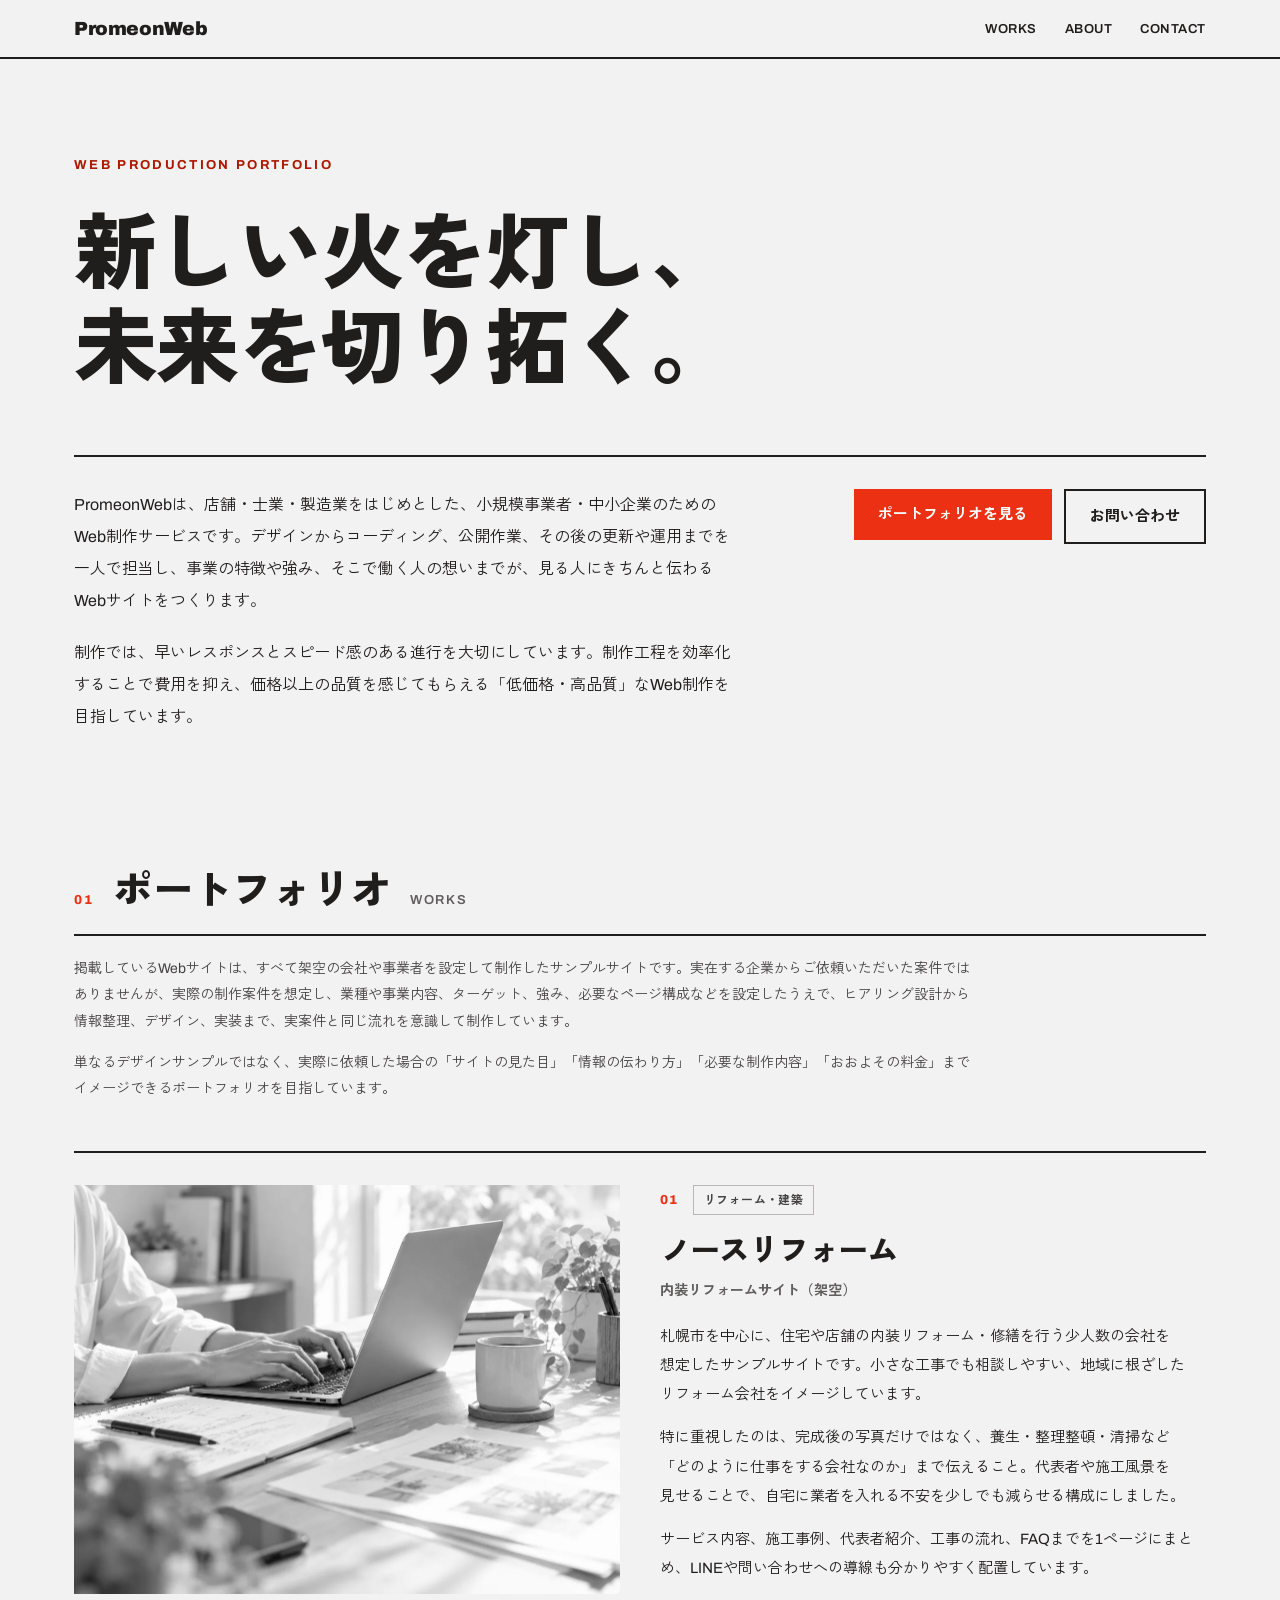
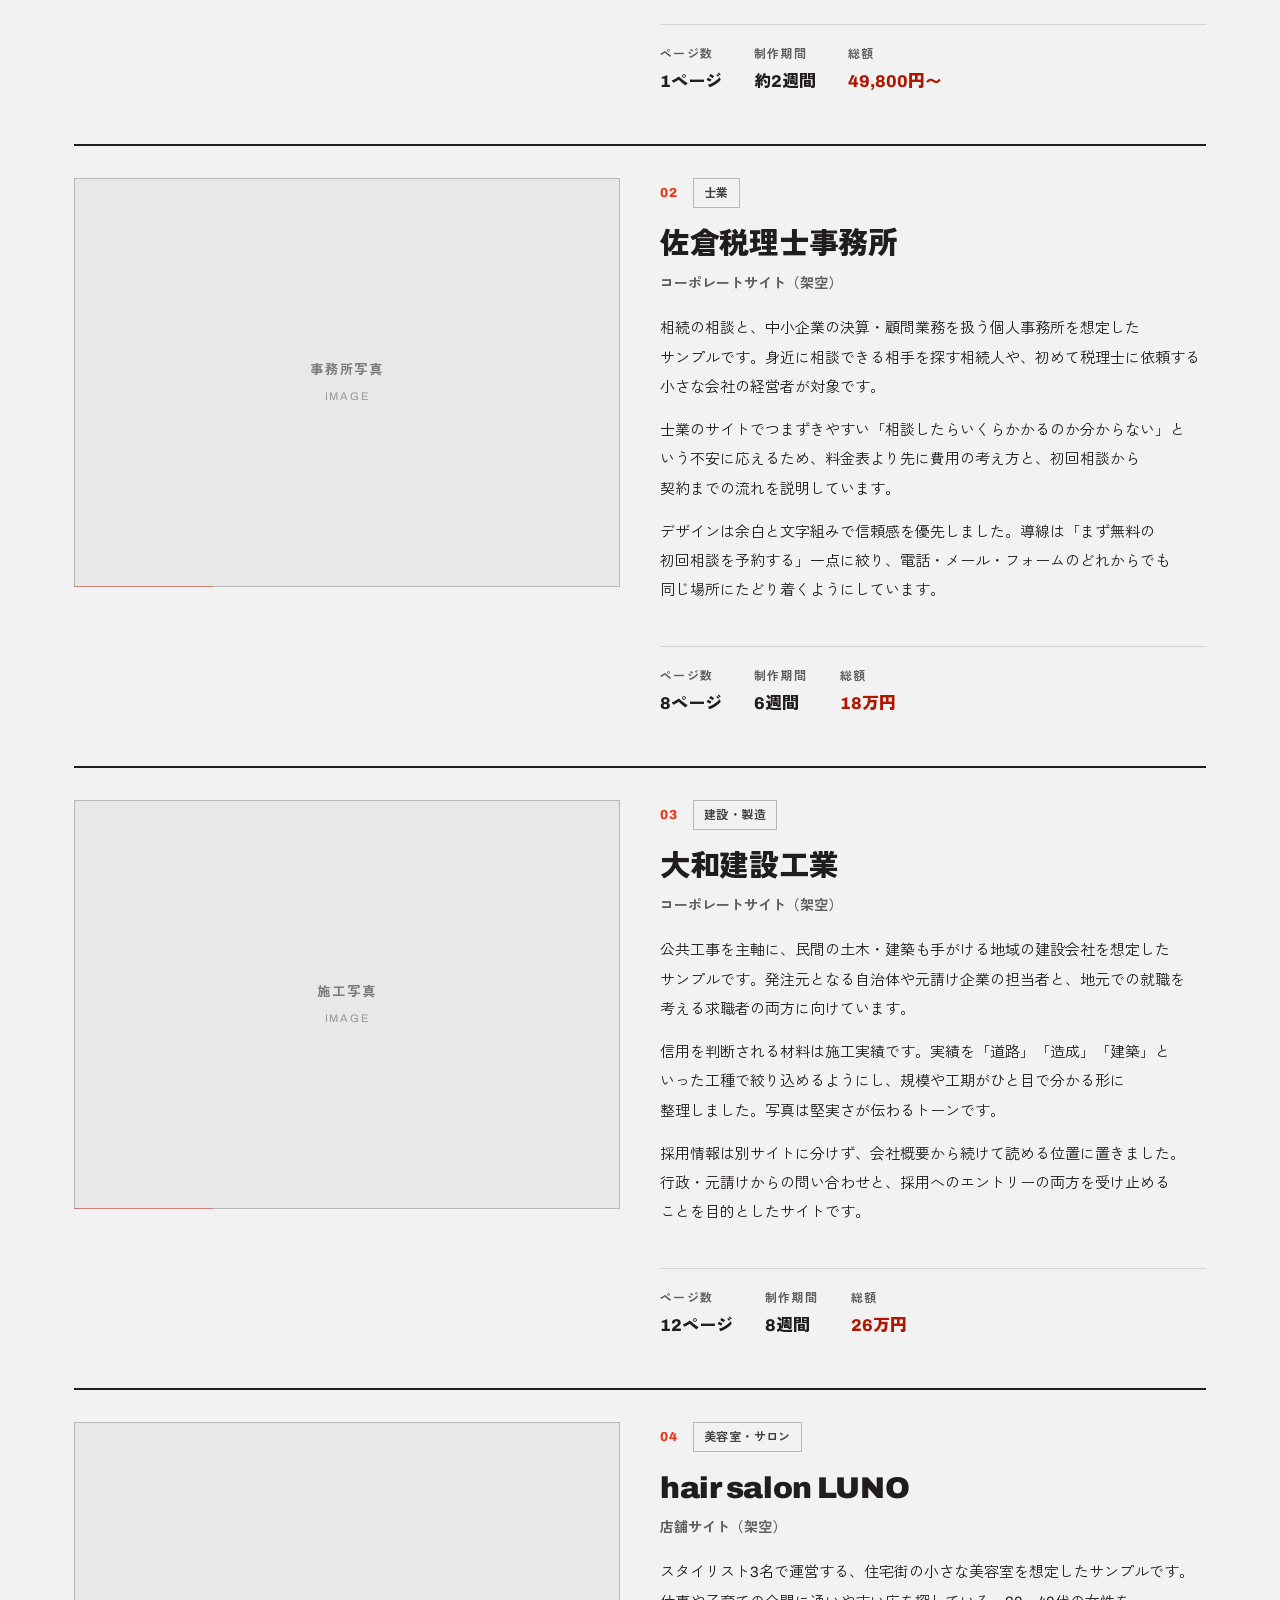
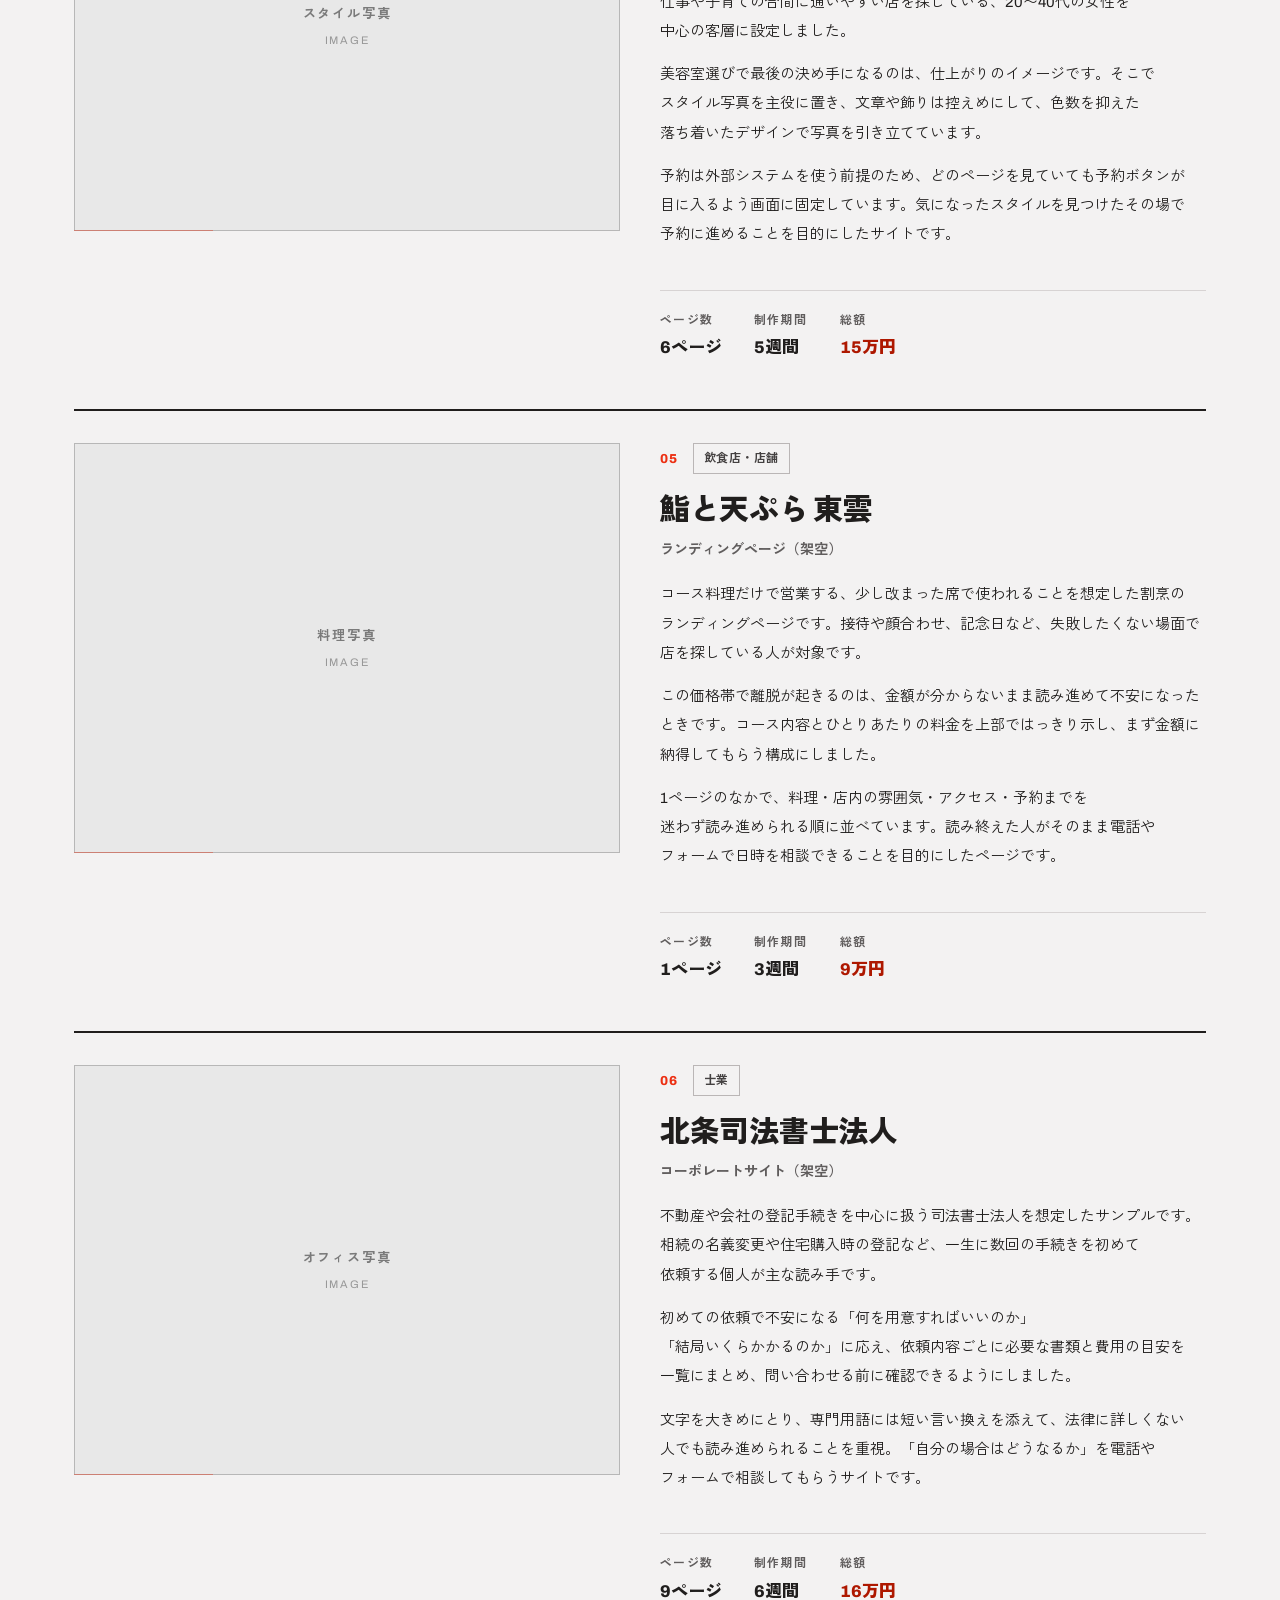
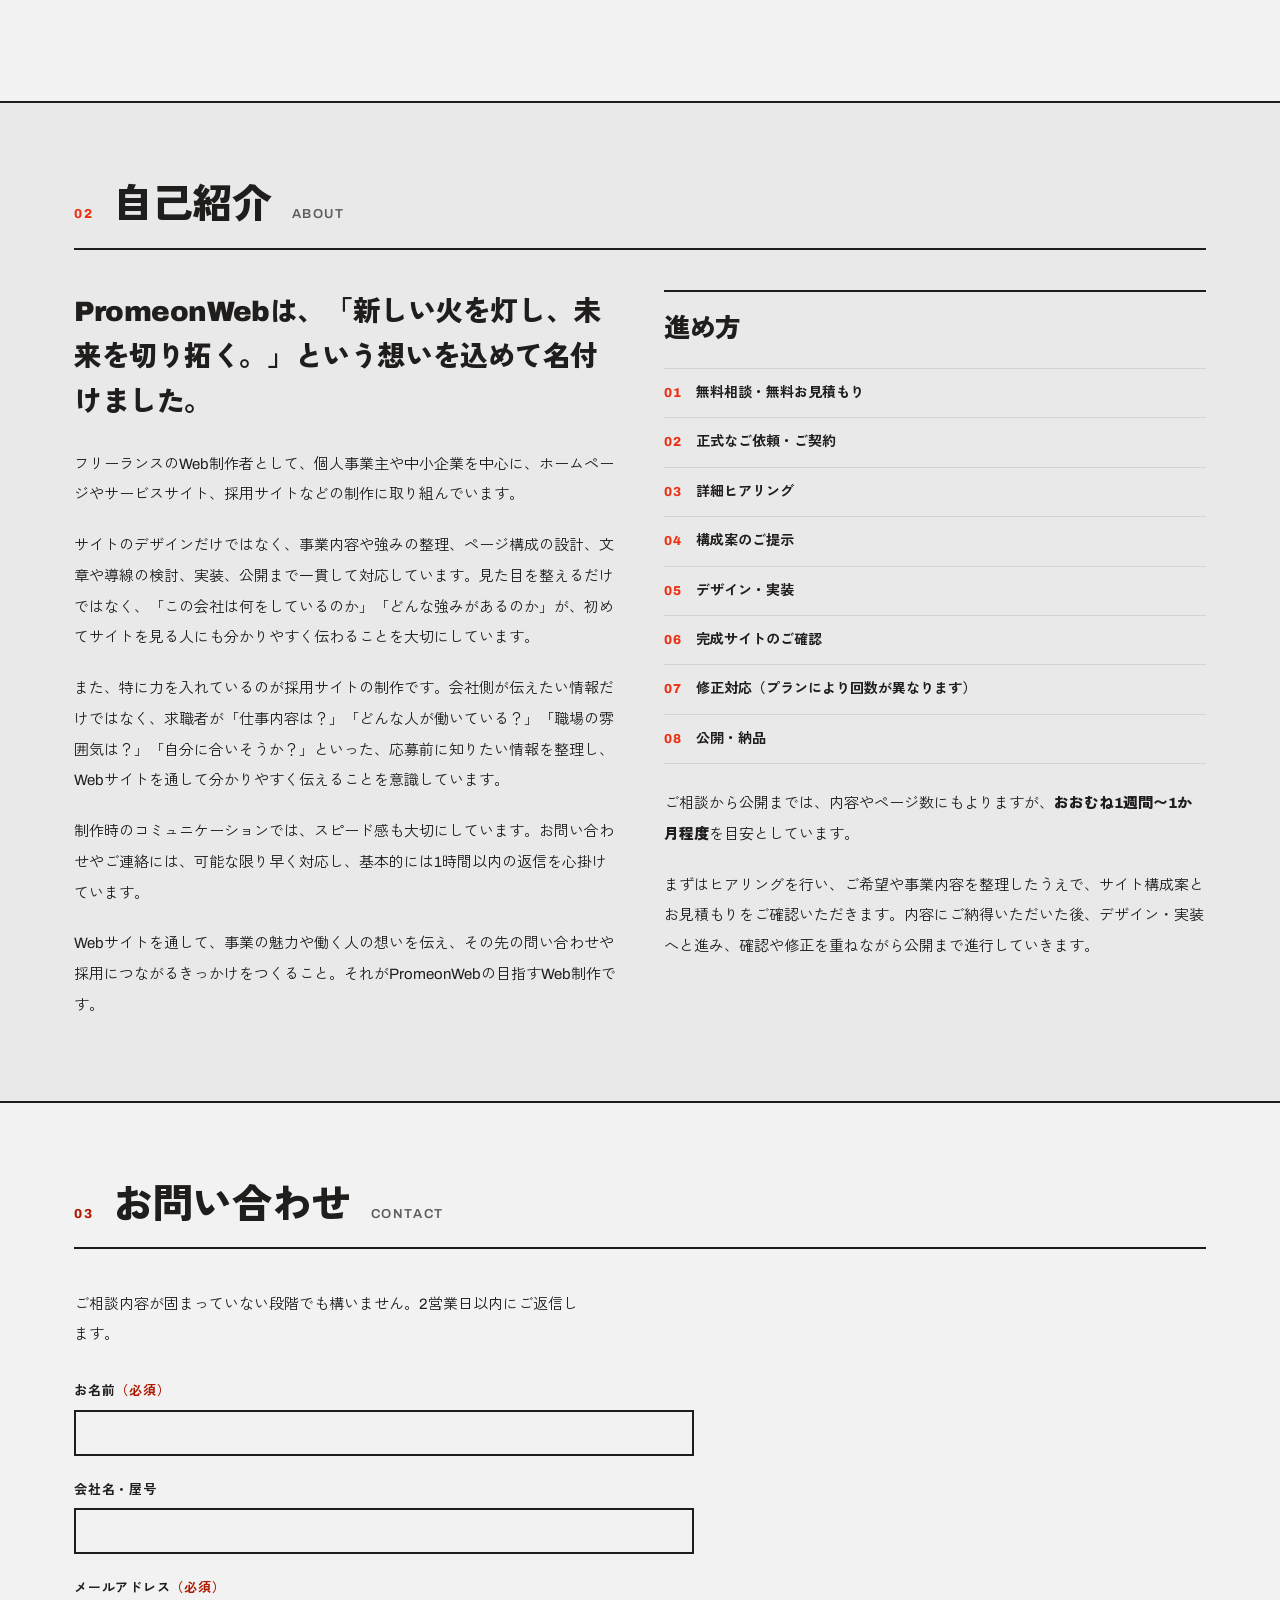
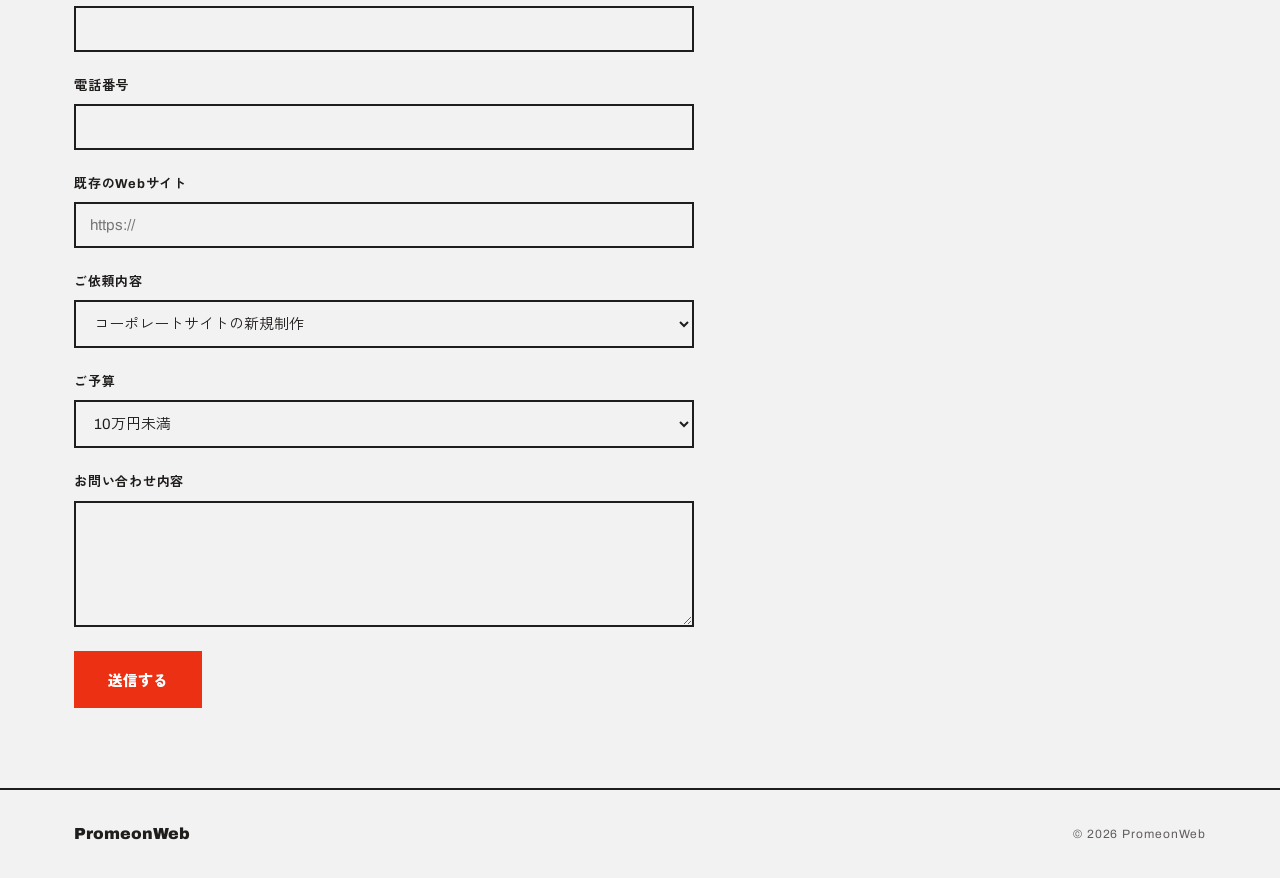
==== commit 7e8ec308: "サイト更新" ====
--- a/index.html
+++ b/index.html
@@ -191,35 +191,35 @@
     </div>
 
     <article style="border-top:2px solid var(--color-text); margin-top:48px; padding-top:32px; display:grid; grid-template-columns:repeat(auto-fit,minmax(300px,1fr)); gap:40px; align-items:start">
-      <a class="work-media-link" href="samples/01-north-reform/" aria-label="炭火焼鳥 ひなた のサンプルサイトを見る">
+      <a class="work-media-link" href="samples/01-north-reform/" aria-label="ノースリフォーム のサンプルサイトを見る">
         <div class="work-media">
-          <img src="assets/works/work-1.webp" alt="炭火焼鳥 ひなた のサンプルサイト — 店内写真">
+          <img src="assets/works/work-1.webp" alt="ノースリフォーム のサンプルサイト — サイトイメージ">
         </div>
       </a>
       <div>
         <div style="display:flex; align-items:center; gap:14px; margin-bottom:16px">
           <span style="font-size:13px; font-weight:800; letter-spacing:0.1em; color:var(--color-accent)">01</span>
-          <span style="display:inline-block; padding:5px 10px; border:1px solid var(--color-neutral-400); font-size:12px; font-weight:600; letter-spacing:0.04em; color:var(--color-neutral-800); white-space:nowrap; flex-shrink:0">飲食店・店舗</span>
-        </div>
-        <h3 style="font-size:clamp(22px,2.6vw,30px); font-weight:900; line-height:1.35; letter-spacing:-0.01em">炭火焼鳥 ひなた</h3>
-        <p style="font-size:14px; font-weight:600; color:var(--color-neutral-700); margin-top:8px">店舗サイト（架空）</p>
+          <span style="display:inline-block; padding:5px 10px; border:1px solid var(--color-neutral-400); font-size:12px; font-weight:600; letter-spacing:0.04em; color:var(--color-neutral-800); white-space:nowrap; flex-shrink:0">リフォーム・建築</span>
+        </div>
+        <h3 style="font-size:clamp(22px,2.6vw,30px); font-weight:900; line-height:1.35; letter-spacing:-0.01em">ノースリフォーム</h3>
+        <p style="font-size:14px; font-weight:600; color:var(--color-neutral-700); margin-top:8px">内装リフォームサイト（架空）</p>
         <div style="margin-top:20px; max-width:36em; display:flex; flex-direction:column; gap:14px">
-          <p style="font-size:15px; line-height:1.95; text-wrap:pretty; word-break:auto-phrase">カウンター中心の十数席ほどの小さな焼鳥店を想定したサンプルです。近くで働く会社員や、記念日に落ち着いて食事をしたい二人客を<span class="nw">主な来店者に設定しました。</span></p>
-          <p style="font-size:15px; line-height:1.95; text-wrap:pretty; word-break:auto-phrase">一番伝えたいのは「席数が少なく、予約して行く店」という前提です。料理写真を大きく見せるより先に、炭火の香りや暗めの店内といった雰囲気が伝わるようにし、初めてでも<span class="nw">入りやすい印象を優先しました。</span></p>
-          <p style="font-size:15px; line-height:1.95; text-wrap:pretty; word-break:auto-phrase">メニューを全部見なくても予約に進めるよう、電話とネット予約のボタンは常に画面の下に固定しています。短い問い合わせや当日の予約につなげることを<span class="nw">目的にしたサイトです。</span></p>
+          <p style="font-size:15px; line-height:1.95; text-wrap:pretty; word-break:auto-phrase">札幌市を中心に、住宅や店舗の内装リフォーム・修繕を行う少人数の会社を想定したサンプルサイトです。小さな工事でも相談しやすい、地域に根ざした<span class="nw">リフォーム会社をイメージしています。</span></p>
+          <p style="font-size:15px; line-height:1.95; text-wrap:pretty; word-break:auto-phrase">特に重視したのは、完成後の写真だけではなく、養生・整理整頓・清掃など「どのように仕事をする会社なのか」まで伝えること。代表者や施工風景を見せることで、自宅に業者を入れる不安を<span class="nw">少しでも減らせる構成にしました。</span></p>
+          <p style="font-size:15px; line-height:1.95; text-wrap:pretty; word-break:auto-phrase">サービス内容、施工事例、代表者紹介、工事の流れ、FAQまでを1ページにまとめ、LINEや問い合わせへの導線も<span class="nw">分かりやすく配置しています。</span></p>
         </div>
         <div style="display:flex; flex-wrap:wrap; gap:32px; margin-top:40px; padding-top:20px; border-top:1px solid var(--color-neutral-300)">
           <div>
             <p style="font-size:12px; font-weight:700; letter-spacing:0.12em; color:var(--color-neutral-700)">ページ数</p>
-            <p style="font-size:17px; font-weight:800; margin-top:6px">5ページ</p>
+            <p style="font-size:17px; font-weight:800; margin-top:6px">1ページ</p>
           </div>
           <div>
             <p style="font-size:12px; font-weight:700; letter-spacing:0.12em; color:var(--color-neutral-700)">制作期間</p>
-            <p style="font-size:17px; font-weight:800; margin-top:6px">4週間</p>
+            <p style="font-size:17px; font-weight:800; margin-top:6px">約2週間</p>
           </div>
           <div>
             <p style="font-size:12px; font-weight:700; letter-spacing:0.12em; color:var(--color-neutral-700)">総額</p>
-            <p style="font-size:17px; font-weight:800; margin-top:6px; color:var(--color-accent-700)">12万円</p>
+            <p style="font-size:17px; font-weight:800; margin-top:6px; color:var(--color-accent-700)">49,800円〜</p>
           </div>
         </div>
       </div>
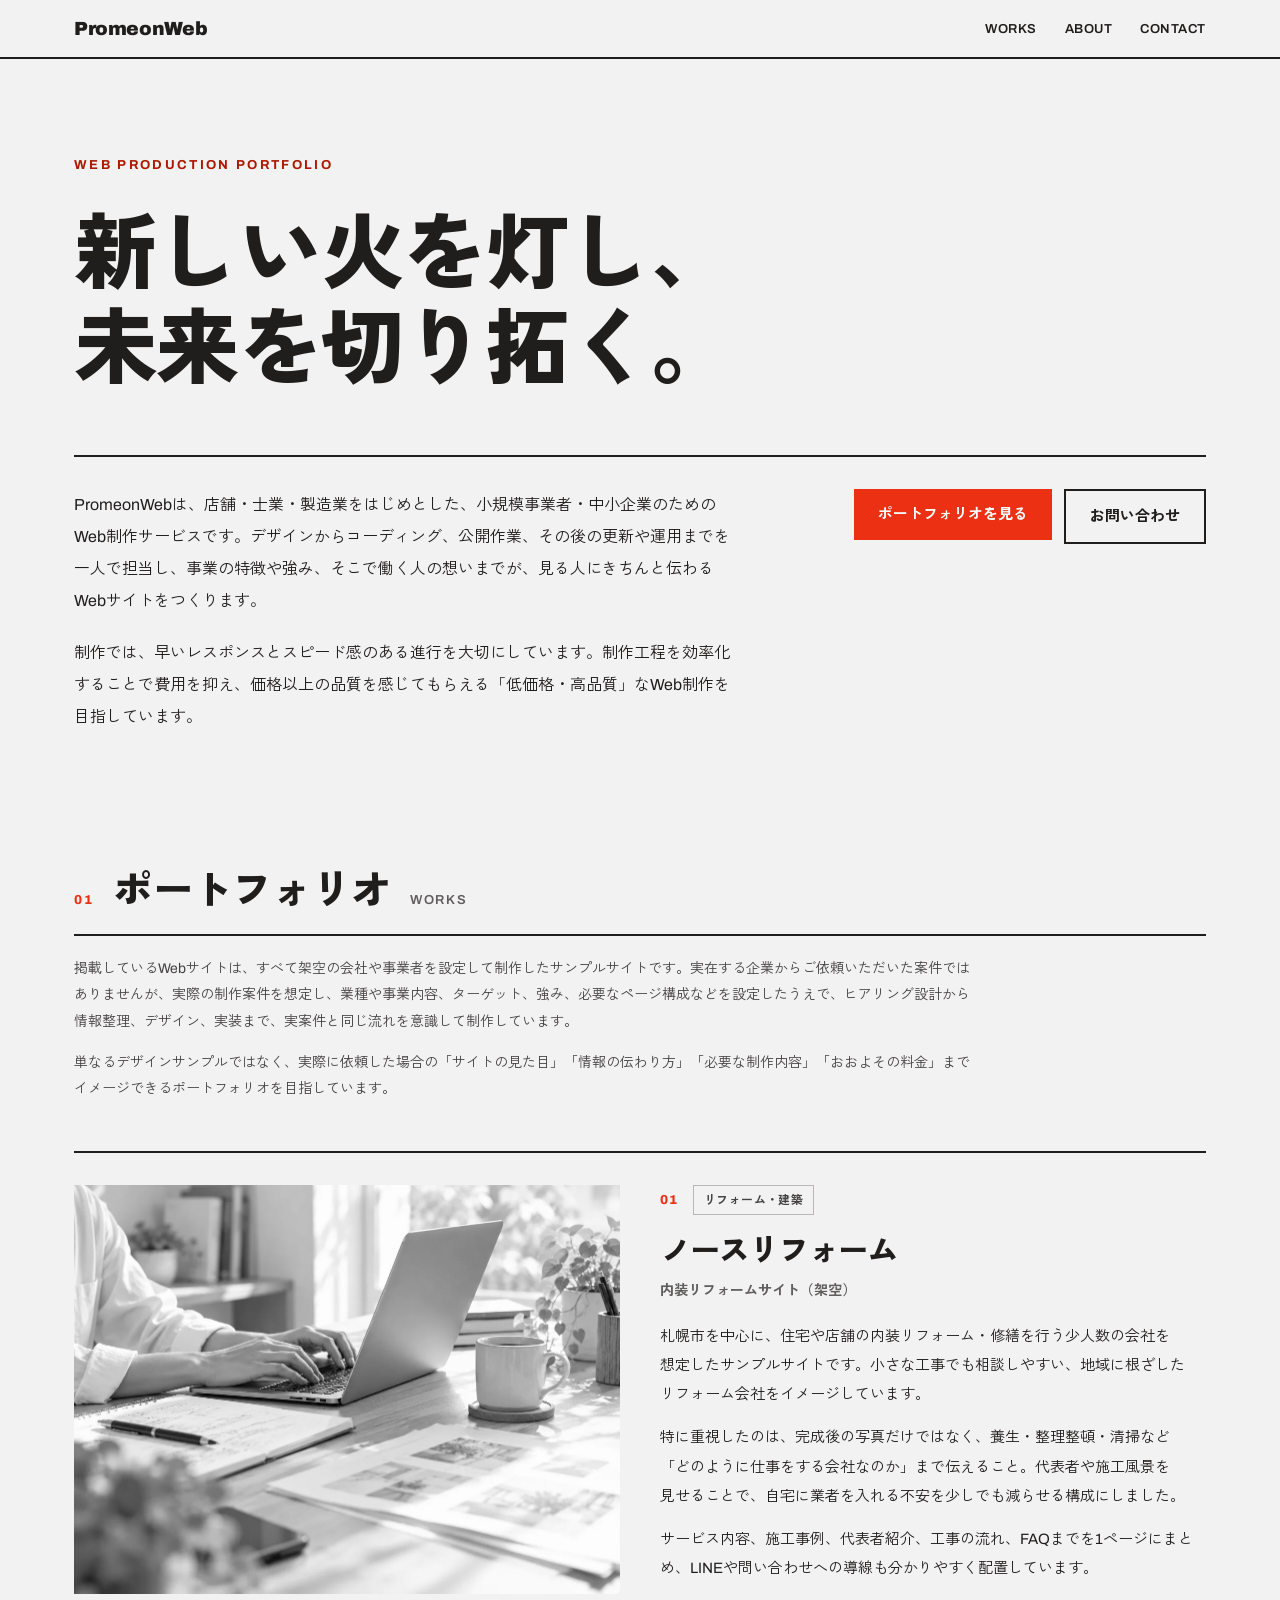
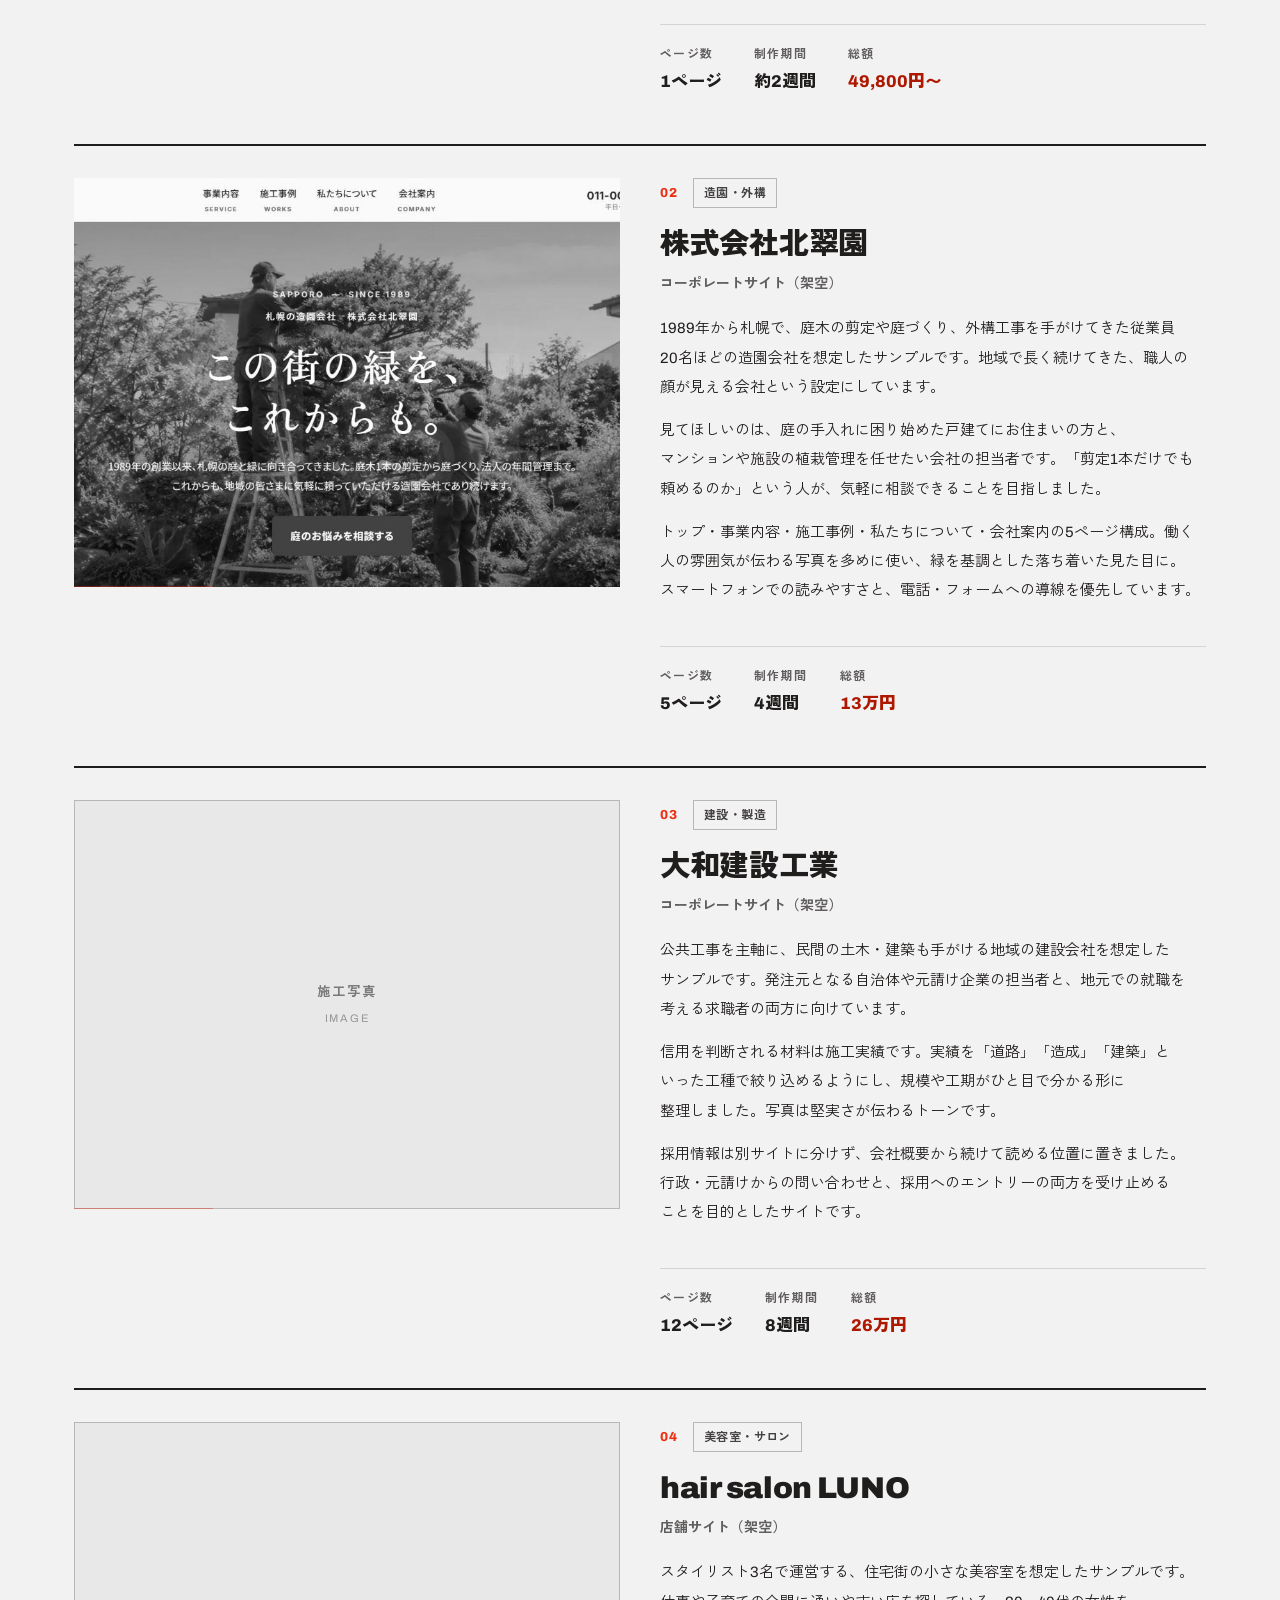
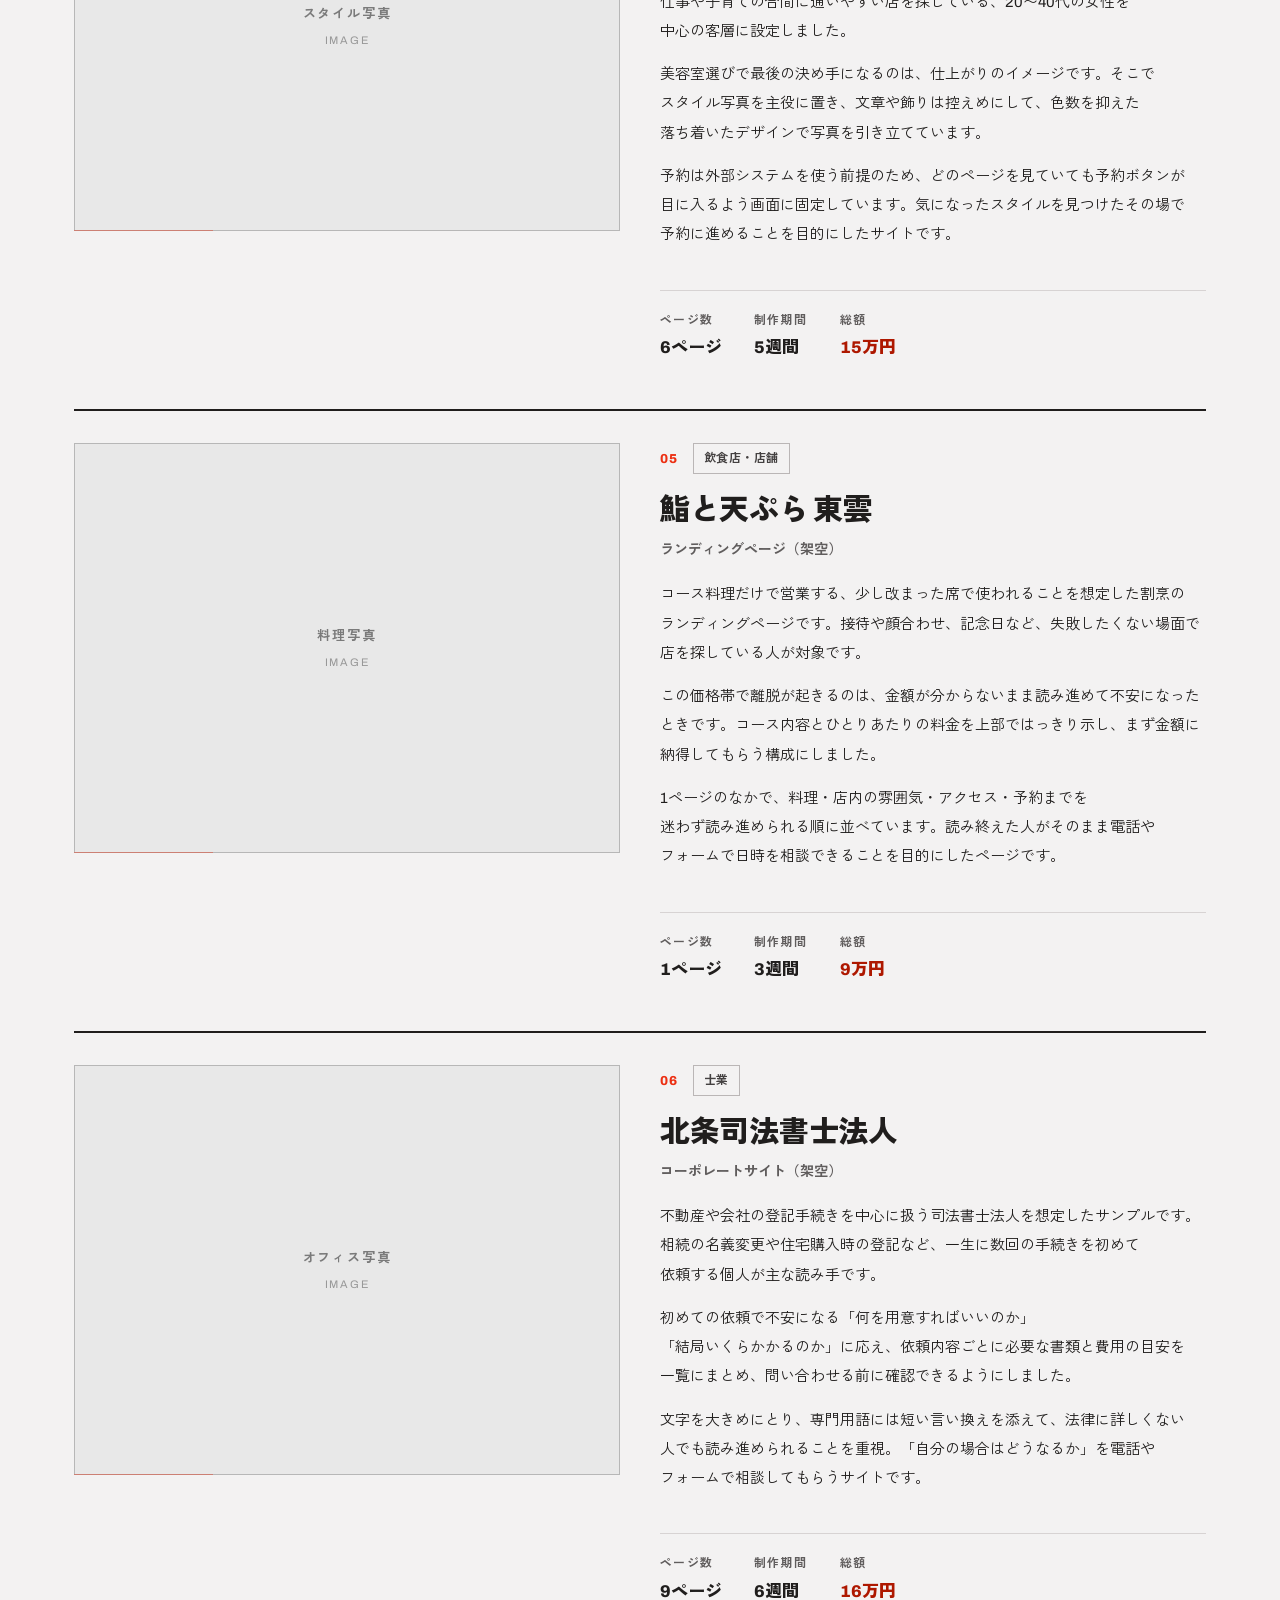
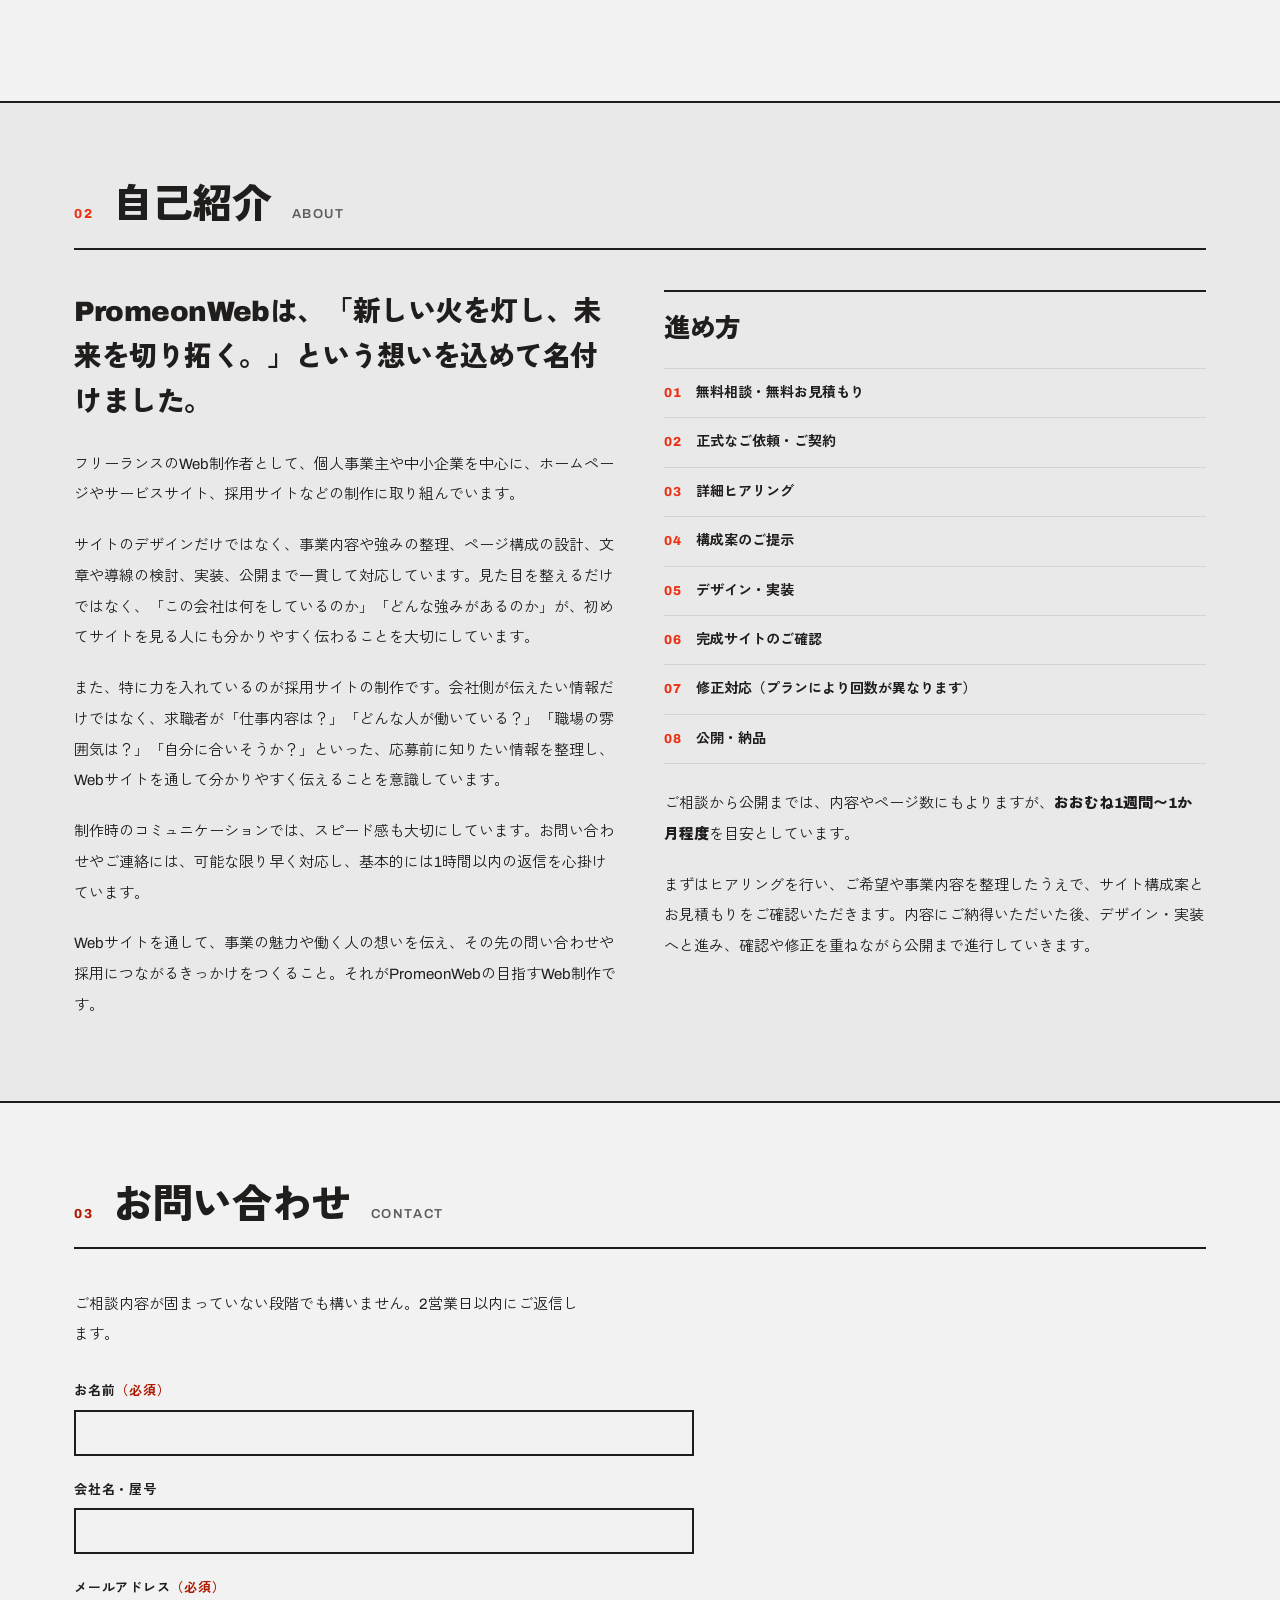
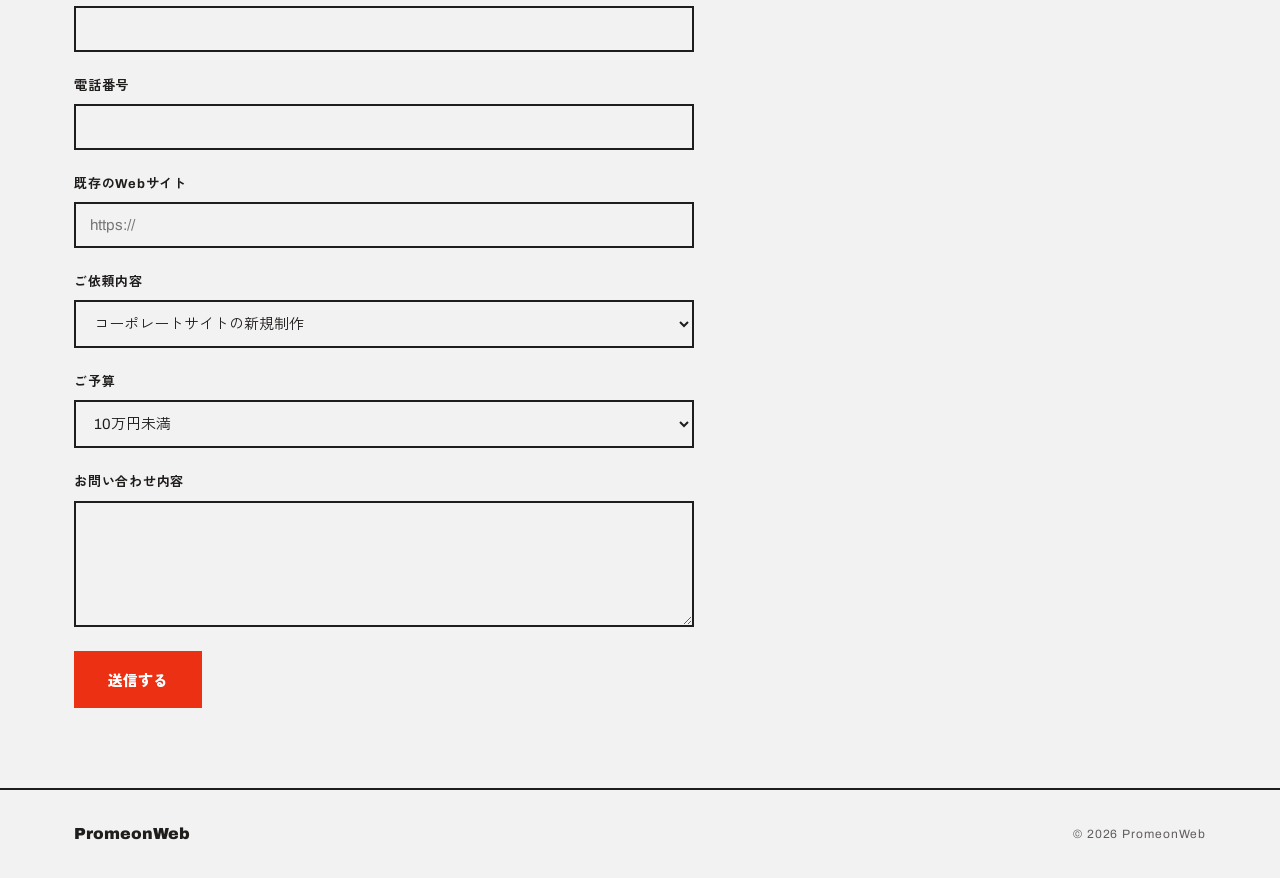
==== commit 278e5a54: "サイト更新" ====
--- a/index.html
+++ b/index.html
@@ -50,8 +50,12 @@
   /* Portfolio thumbnails link through to each sample site */
   .work-media-link { display: block; position: relative; overflow: hidden; text-decoration: none; color: inherit; }
   .work-media-link .work-media { transition: filter .3s ease; }
+  .work-media-link .work-media img { transition: transform .4s ease; }
   .work-media-link:hover .work-media,
   .work-media-link:focus-visible .work-media { filter: grayscale(0); }
+  .work-media-link:hover .work-media img,
+  .work-media-link:focus-visible .work-media img { transform: scale(1.04); }
+  @media (prefers-reduced-motion: reduce) { .work-media-link .work-media img { transition: none; } .work-media-link:hover .work-media img, .work-media-link:focus-visible .work-media img { transform: none; } }
   .work-media-link::after {
     content: "サンプルを見る →"; position: absolute; left: 0; bottom: 0;
     padding: 10px 16px; background: var(--color-accent); color: #fff;
@@ -226,35 +230,35 @@
     </article>
 
     <article style="border-top:2px solid var(--color-text); margin-top:48px; padding-top:32px; display:grid; grid-template-columns:repeat(auto-fit,minmax(300px,1fr)); gap:40px; align-items:start">
-      <a class="work-media-link" href="samples/02-sakura-zeirishi/" aria-label="佐倉税理士事務所 のサンプルサイトを見る">
-        <div class="work-media is-empty">
-          <div class="ph"><span>事務所写真</span><small>IMAGE</small></div>
+      <a class="work-media-link" href="samples/02-hokusuien/" aria-label="株式会社北翠園 のサンプルサイトを見る">
+        <div class="work-media">
+          <img src="assets/works/work-2.webp" alt="株式会社北翠園 のサンプルサイト — トップページのイメージ">
         </div>
       </a>
       <div>
         <div style="display:flex; align-items:center; gap:14px; margin-bottom:16px">
           <span style="font-size:13px; font-weight:800; letter-spacing:0.1em; color:var(--color-accent)">02</span>
-          <span style="display:inline-block; padding:5px 10px; border:1px solid var(--color-neutral-400); font-size:12px; font-weight:600; letter-spacing:0.04em; color:var(--color-neutral-800); white-space:nowrap; flex-shrink:0">士業</span>
-        </div>
-        <h3 style="font-size:clamp(22px,2.6vw,30px); font-weight:900; line-height:1.35; letter-spacing:-0.01em">佐倉税理士事務所</h3>
+          <span style="display:inline-block; padding:5px 10px; border:1px solid var(--color-neutral-400); font-size:12px; font-weight:600; letter-spacing:0.04em; color:var(--color-neutral-800); white-space:nowrap; flex-shrink:0">造園・外構</span>
+        </div>
+        <h3 style="font-size:clamp(22px,2.6vw,30px); font-weight:900; line-height:1.35; letter-spacing:-0.01em">株式会社北翠園</h3>
         <p style="font-size:14px; font-weight:600; color:var(--color-neutral-700); margin-top:8px">コーポレートサイト（架空）</p>
         <div style="margin-top:20px; max-width:36em; display:flex; flex-direction:column; gap:14px">
-          <p style="font-size:15px; line-height:1.95; text-wrap:pretty; word-break:auto-phrase">相続の相談と、中小企業の決算・顧問業務を扱う個人事務所を想定したサンプルです。身近に相談できる相手を探す相続人や、初めて税理士に依頼する小さな会社の<span class="nw">経営者が対象です。</span></p>
-          <p style="font-size:15px; line-height:1.95; text-wrap:pretty; word-break:auto-phrase">士業のサイトでつまずきやすい「相談したらいくらかかるのか分からない」という不安に応えるため、料金表より先に費用の考え方と、初回相談から契約までの<span class="nw">流れを説明しています。</span></p>
-          <p style="font-size:15px; line-height:1.95; text-wrap:pretty; word-break:auto-phrase">デザインは余白と文字組みで信頼感を優先しました。導線は「まず無料の初回相談を予約する」一点に絞り、電話・メール・フォームのどれからでも同じ場所に<span class="nw">たどり着くようにしています。</span></p>
+          <p style="font-size:15px; line-height:1.95; text-wrap:pretty; word-break:auto-phrase">1989年から札幌で、庭木の剪定や庭づくり、外構工事を手がけてきた従業員20名ほどの造園会社を想定したサンプルです。地域で長く続けてきた、職人の顔が見える<span class="nw">会社という設定にしています。</span></p>
+          <p style="font-size:15px; line-height:1.95; text-wrap:pretty; word-break:auto-phrase">見てほしいのは、庭の手入れに困り始めた戸建てにお住まいの方と、マンションや施設の植栽管理を任せたい会社の担当者です。「剪定1本だけでも頼めるのか」という人が、気軽に相談できることを<span class="nw">目指しました。</span></p>
+          <p style="font-size:15px; line-height:1.95; text-wrap:pretty; word-break:auto-phrase">トップ・事業内容・施工事例・私たちについて・会社案内の5ページ構成。働く人の雰囲気が伝わる写真を多めに使い、緑を基調とした落ち着いた見た目に。スマートフォンでの読みやすさと、電話・フォームへの<span class="nw">導線を優先しています。</span></p>
         </div>
         <div style="display:flex; flex-wrap:wrap; gap:32px; margin-top:40px; padding-top:20px; border-top:1px solid var(--color-neutral-300)">
           <div>
             <p style="font-size:12px; font-weight:700; letter-spacing:0.12em; color:var(--color-neutral-700)">ページ数</p>
-            <p style="font-size:17px; font-weight:800; margin-top:6px">8ページ</p>
+            <p style="font-size:17px; font-weight:800; margin-top:6px">5ページ</p>
           </div>
           <div>
             <p style="font-size:12px; font-weight:700; letter-spacing:0.12em; color:var(--color-neutral-700)">制作期間</p>
-            <p style="font-size:17px; font-weight:800; margin-top:6px">6週間</p>
+            <p style="font-size:17px; font-weight:800; margin-top:6px">4週間</p>
           </div>
           <div>
             <p style="font-size:12px; font-weight:700; letter-spacing:0.12em; color:var(--color-neutral-700)">総額</p>
-            <p style="font-size:17px; font-weight:800; margin-top:6px; color:var(--color-accent-700)">18万円</p>
+            <p style="font-size:17px; font-weight:800; margin-top:6px; color:var(--color-accent-700)">13万円</p>
           </div>
         </div>
       </div>
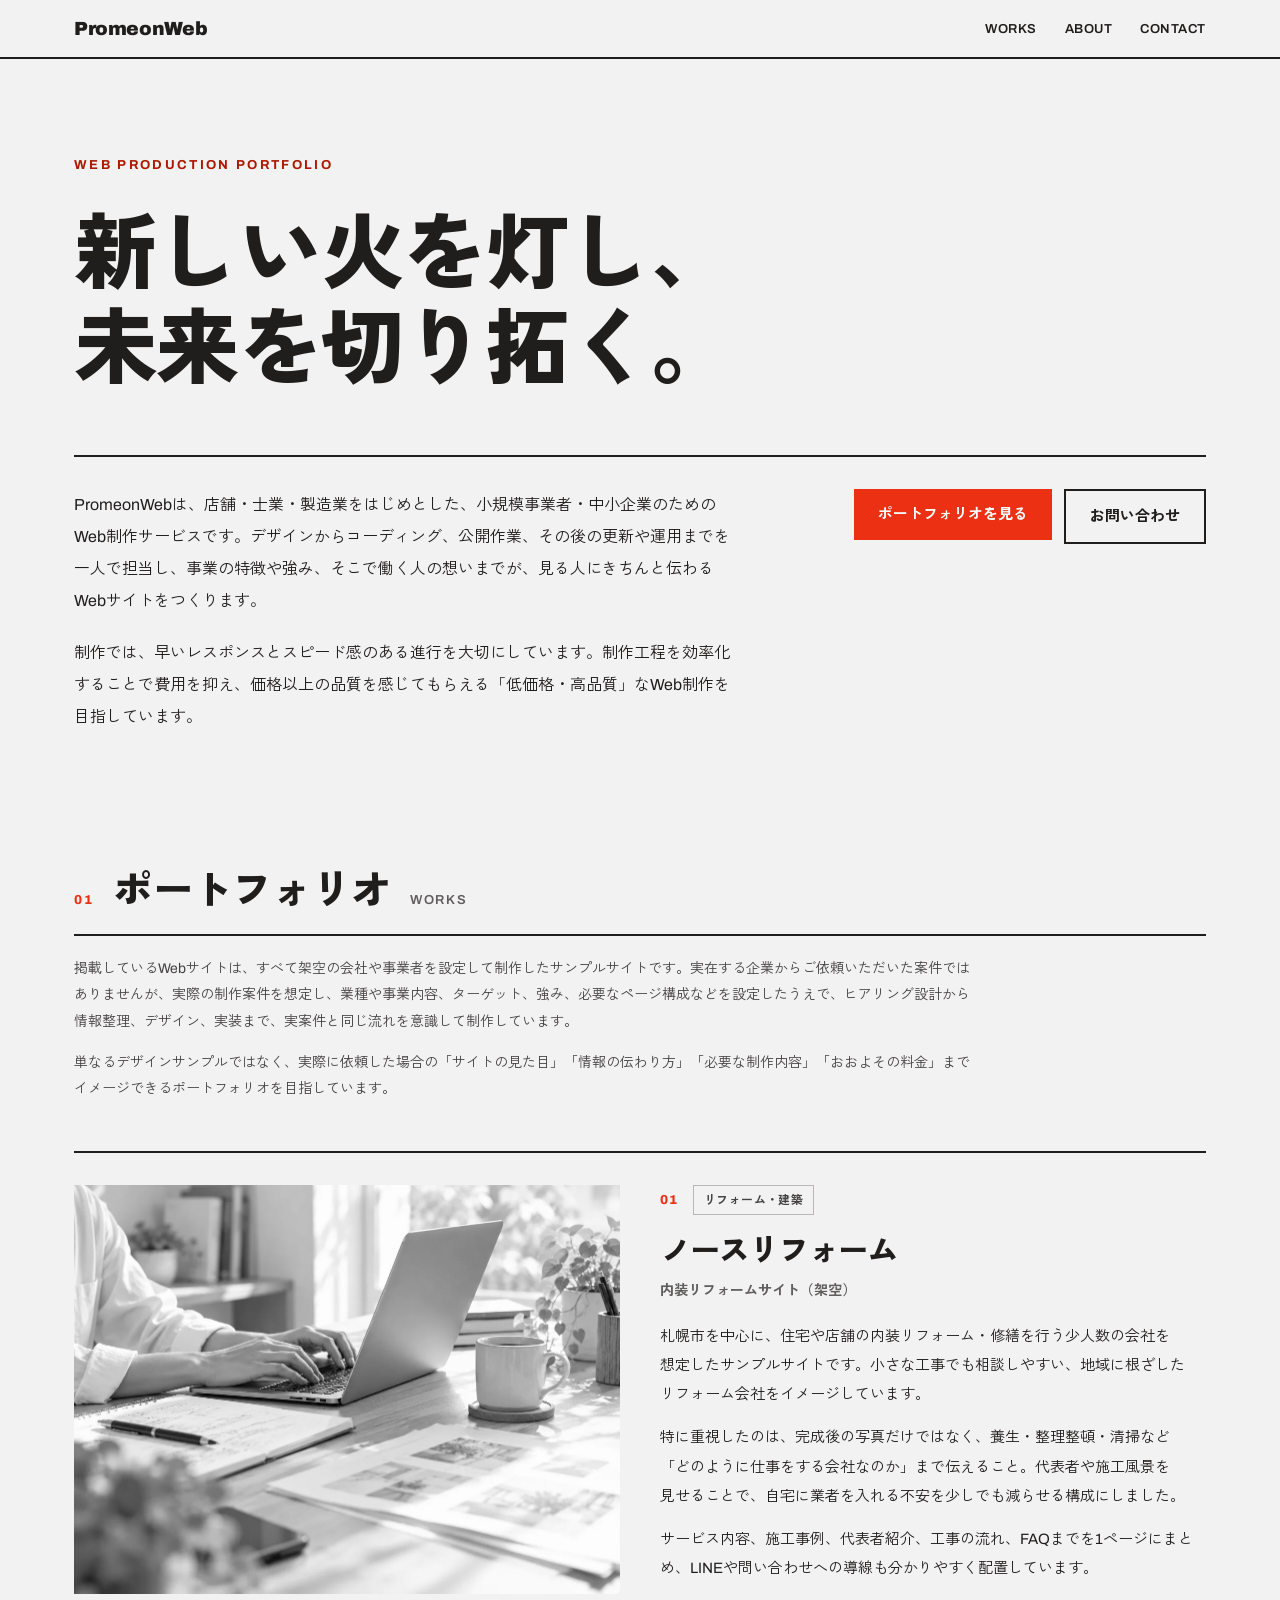
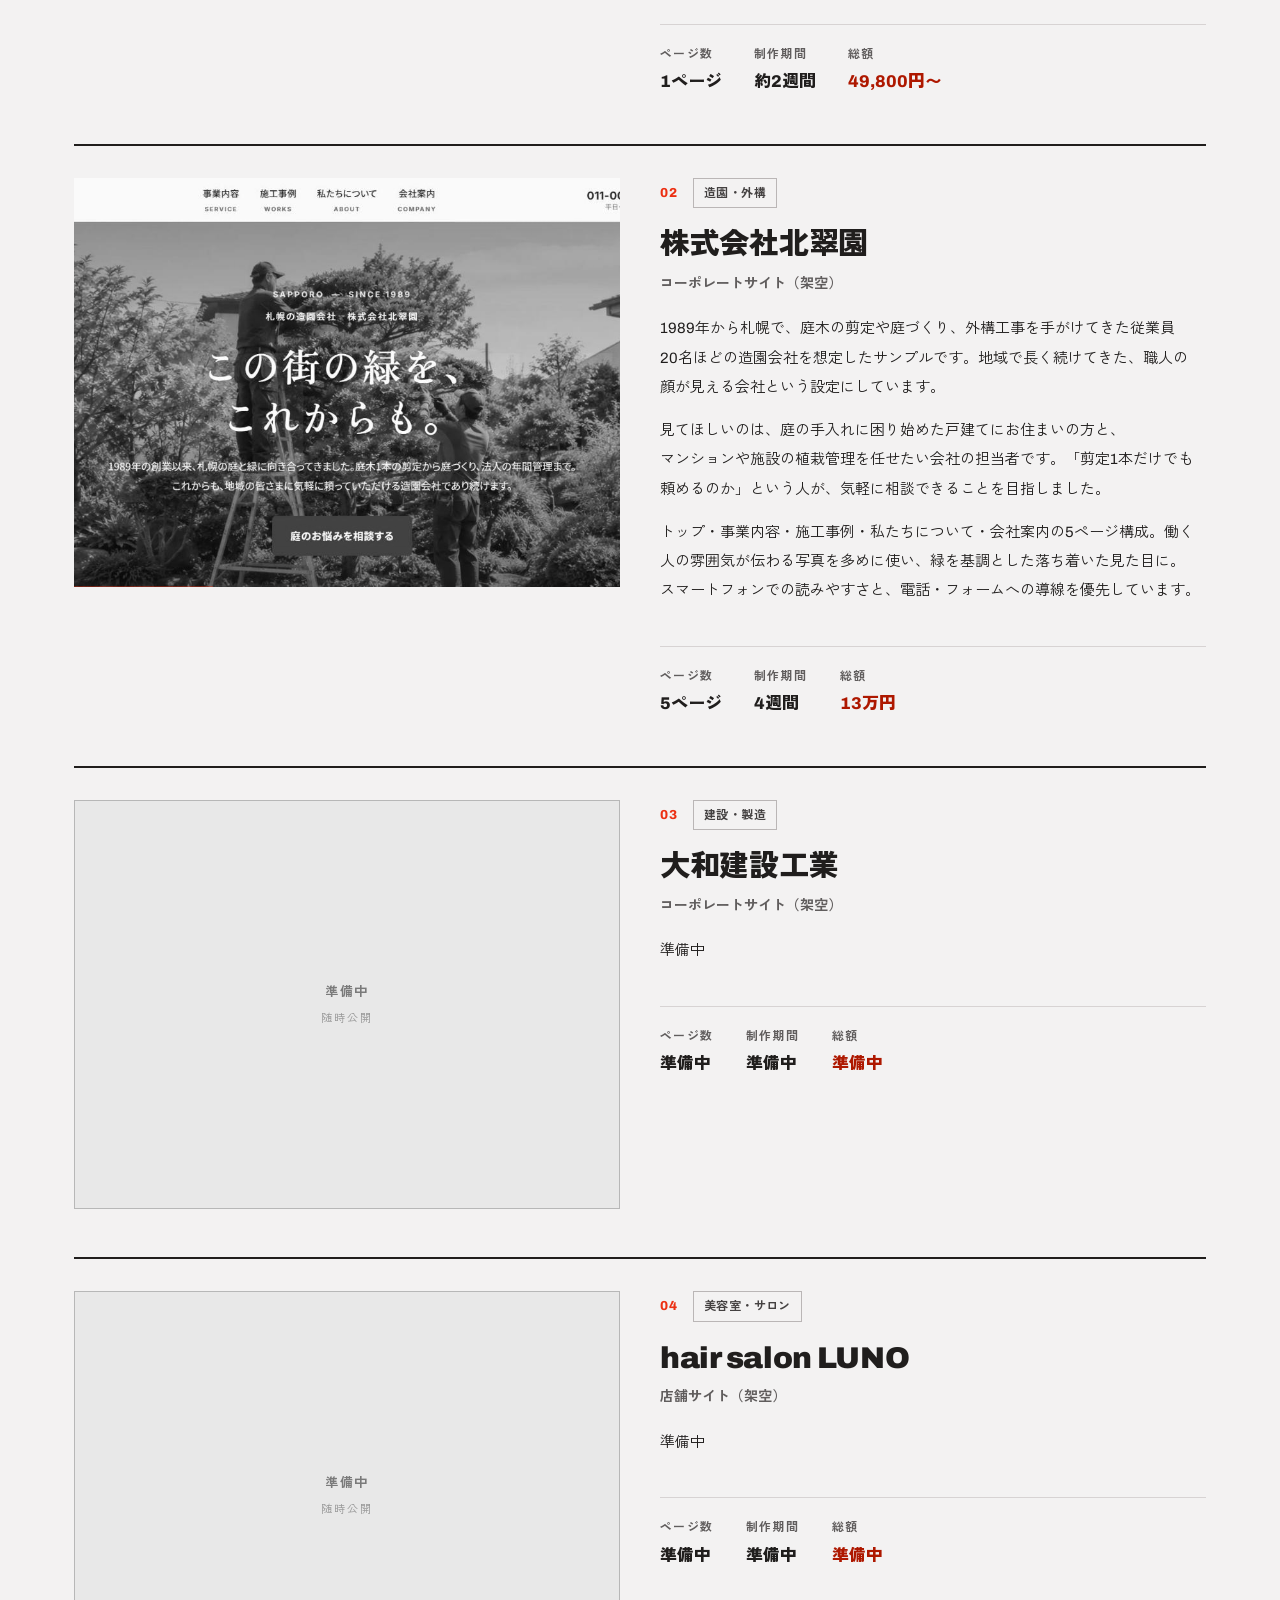
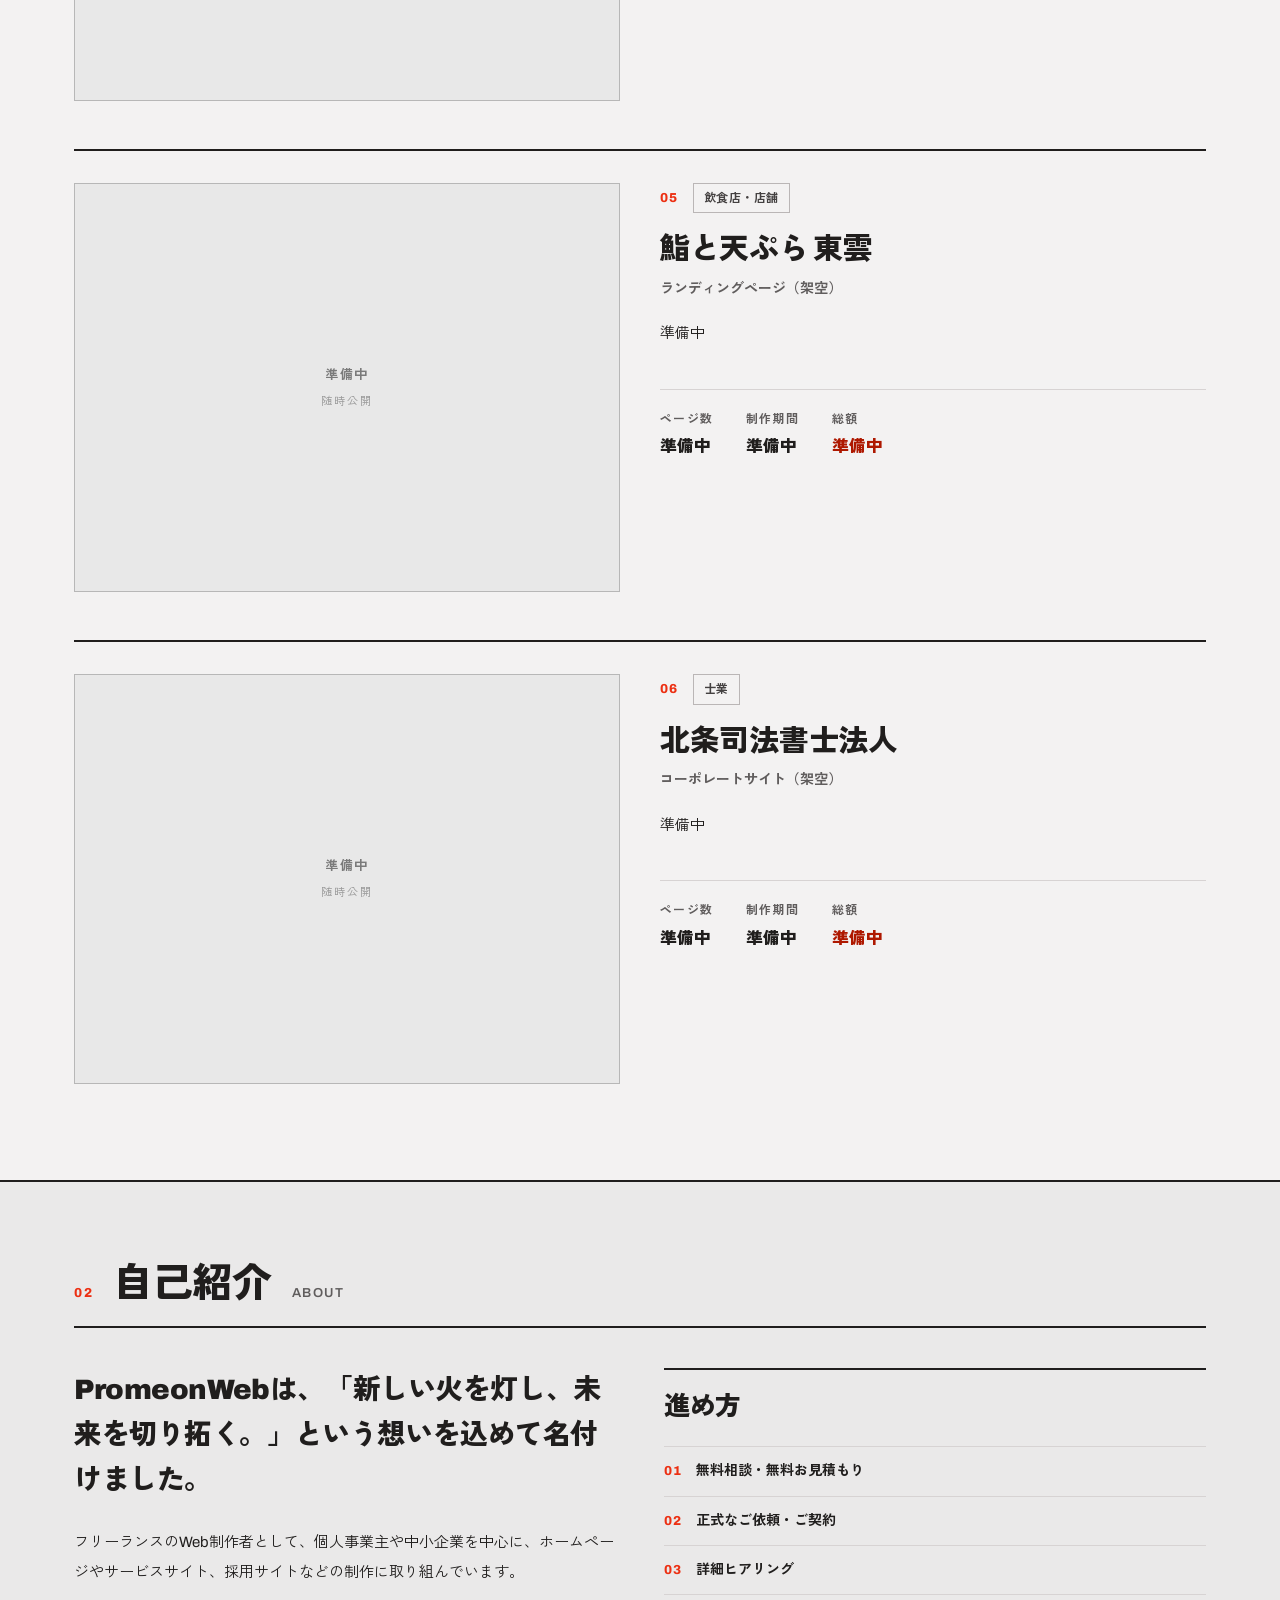
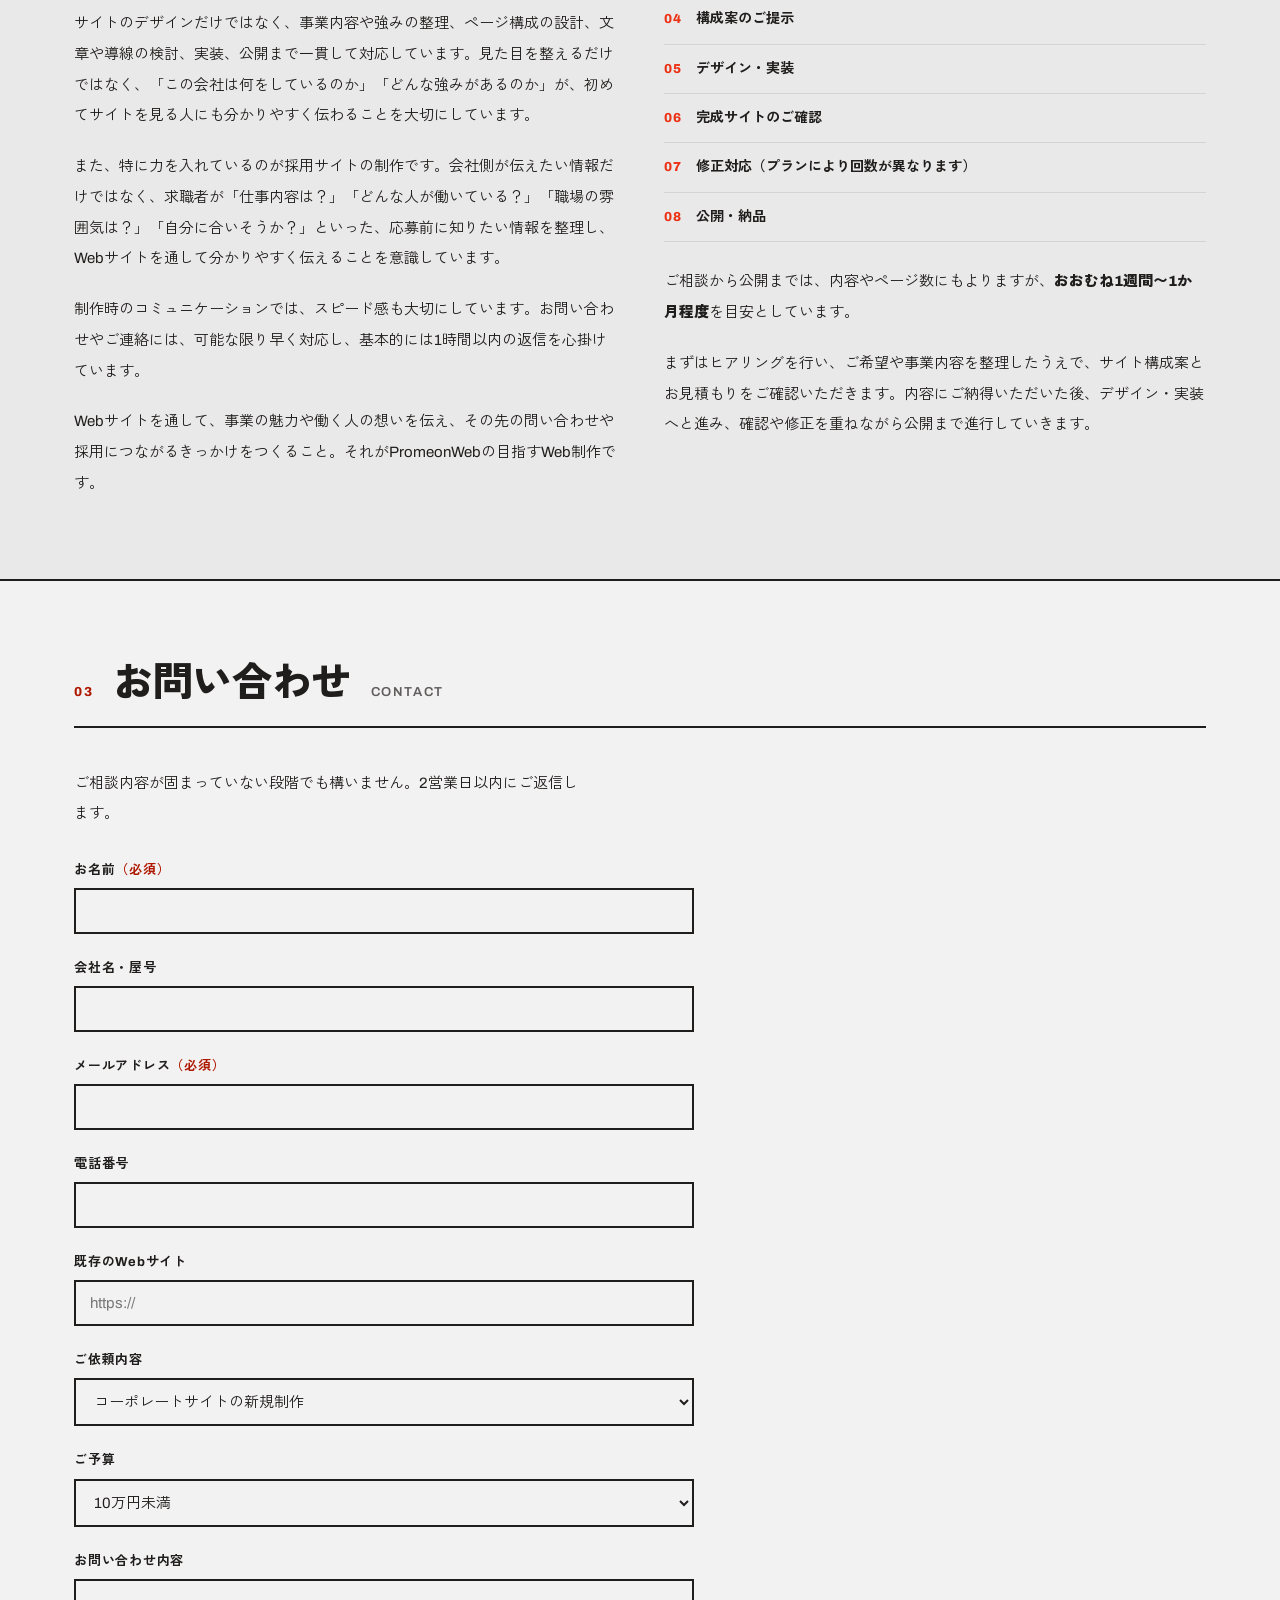
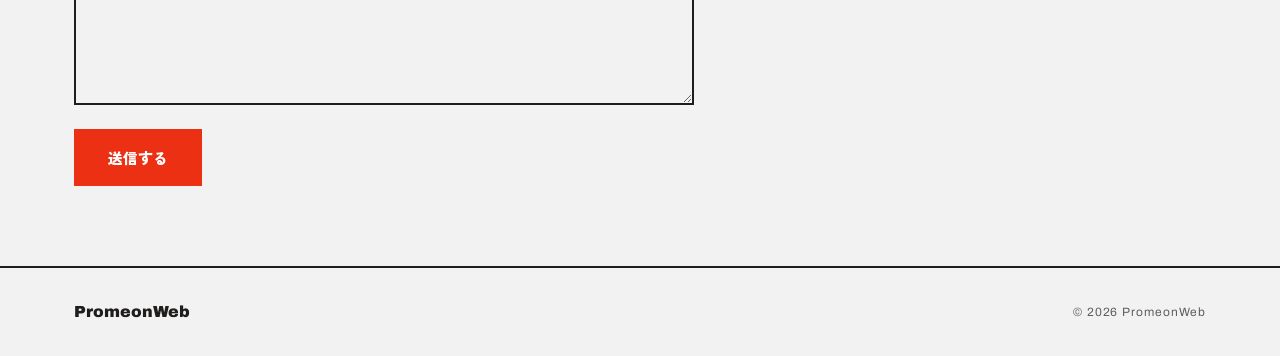
==== commit 9935b613: "サイト更新" ====
--- a/index.html
+++ b/index.html
@@ -265,11 +265,9 @@
     </article>
 
     <article style="border-top:2px solid var(--color-text); margin-top:48px; padding-top:32px; display:grid; grid-template-columns:repeat(auto-fit,minmax(300px,1fr)); gap:40px; align-items:start">
-      <a class="work-media-link" href="samples/03-yamato-kensetsu/" aria-label="大和建設工業 のサンプルサイトを見る">
-        <div class="work-media is-empty">
-          <div class="ph"><span>施工写真</span><small>IMAGE</small></div>
-        </div>
-      </a>
+      <div class="work-media is-empty">
+        <div class="ph"><span>準備中</span><small>随時公開</small></div>
+      </div>
       <div>
         <div style="display:flex; align-items:center; gap:14px; margin-bottom:16px">
           <span style="font-size:13px; font-weight:800; letter-spacing:0.1em; color:var(--color-accent)">03</span>
@@ -278,33 +276,29 @@
         <h3 style="font-size:clamp(22px,2.6vw,30px); font-weight:900; line-height:1.35; letter-spacing:-0.01em">大和建設工業</h3>
         <p style="font-size:14px; font-weight:600; color:var(--color-neutral-700); margin-top:8px">コーポレートサイト（架空）</p>
         <div style="margin-top:20px; max-width:36em; display:flex; flex-direction:column; gap:14px">
-          <p style="font-size:15px; line-height:1.95; text-wrap:pretty; word-break:auto-phrase">公共工事を主軸に、民間の土木・建築も手がける地域の建設会社を想定したサンプルです。発注元となる自治体や<span class="nw">元請け企業</span>の担当者と、地元での就職を考える求職者の<span class="nw">両方に向けています。</span></p>
-          <p style="font-size:15px; line-height:1.95; text-wrap:pretty; word-break:auto-phrase">信用を判断される材料は施工実績です。実績を「道路」「造成」「建築」といった工種で絞り込めるようにし、規模や工期がひと目で分かる形に整理しました。写真は<span class="nw">堅実さが伝わるトーンです。</span></p>
-          <p style="font-size:15px; line-height:1.95; text-wrap:pretty; word-break:auto-phrase">採用情報は別サイトに分けず、会社概要から続けて読める位置に置きました。行政・<span class="nw">元請け</span>からの問い合わせと、採用へのエントリーの両方を受け止めることを<span class="nw">目的としたサイトです。</span></p>
+          <p style="font-size:15px; line-height:1.95">準備中</p>
         </div>
         <div style="display:flex; flex-wrap:wrap; gap:32px; margin-top:40px; padding-top:20px; border-top:1px solid var(--color-neutral-300)">
           <div>
             <p style="font-size:12px; font-weight:700; letter-spacing:0.12em; color:var(--color-neutral-700)">ページ数</p>
-            <p style="font-size:17px; font-weight:800; margin-top:6px">12ページ</p>
+            <p style="font-size:17px; font-weight:800; margin-top:6px">準備中</p>
           </div>
           <div>
             <p style="font-size:12px; font-weight:700; letter-spacing:0.12em; color:var(--color-neutral-700)">制作期間</p>
-            <p style="font-size:17px; font-weight:800; margin-top:6px">8週間</p>
+            <p style="font-size:17px; font-weight:800; margin-top:6px">準備中</p>
           </div>
           <div>
             <p style="font-size:12px; font-weight:700; letter-spacing:0.12em; color:var(--color-neutral-700)">総額</p>
-            <p style="font-size:17px; font-weight:800; margin-top:6px; color:var(--color-accent-700)">26万円</p>
+            <p style="font-size:17px; font-weight:800; margin-top:6px; color:var(--color-accent-700)">準備中</p>
           </div>
         </div>
       </div>
     </article>
 
     <article style="border-top:2px solid var(--color-text); margin-top:48px; padding-top:32px; display:grid; grid-template-columns:repeat(auto-fit,minmax(300px,1fr)); gap:40px; align-items:start">
-      <a class="work-media-link" href="samples/04-luno/" aria-label="hair salon LUNO のサンプルサイトを見る">
-        <div class="work-media is-empty">
-          <div class="ph"><span>スタイル写真</span><small>IMAGE</small></div>
-        </div>
-      </a>
+      <div class="work-media is-empty">
+        <div class="ph"><span>準備中</span><small>随時公開</small></div>
+      </div>
       <div>
         <div style="display:flex; align-items:center; gap:14px; margin-bottom:16px">
           <span style="font-size:13px; font-weight:800; letter-spacing:0.1em; color:var(--color-accent)">04</span>
@@ -313,33 +307,29 @@
         <h3 style="font-size:clamp(22px,2.6vw,30px); font-weight:900; line-height:1.35; letter-spacing:-0.01em">hair salon LUNO</h3>
         <p style="font-size:14px; font-weight:600; color:var(--color-neutral-700); margin-top:8px">店舗サイト（架空）</p>
         <div style="margin-top:20px; max-width:36em; display:flex; flex-direction:column; gap:14px">
-          <p style="font-size:15px; line-height:1.95; text-wrap:pretty; word-break:auto-phrase">スタイリスト3名で運営する、住宅街の小さな美容室を想定したサンプルです。仕事や子育ての合間に通いやすい店を探している、20〜40代の女性を中心の<span class="nw">客層に設定しました。</span></p>
-          <p style="font-size:15px; line-height:1.95; text-wrap:pretty; word-break:auto-phrase">美容室選びで最後の決め手になるのは、仕上がりのイメージです。そこでスタイル写真を主役に置き、文章や飾りは控えめにして、色数を抑えた落ち着いたデザインで<span class="nw">写真を引き立てています。</span></p>
-          <p style="font-size:15px; line-height:1.95; text-wrap:pretty; word-break:auto-phrase">予約は外部システムを使う前提のため、どのページを見ていても予約ボタンが目に入るよう画面に固定しています。気になったスタイルを見つけたその場で予約に進めることを<span class="nw">目的にしたサイトです。</span></p>
+          <p style="font-size:15px; line-height:1.95">準備中</p>
         </div>
         <div style="display:flex; flex-wrap:wrap; gap:32px; margin-top:40px; padding-top:20px; border-top:1px solid var(--color-neutral-300)">
           <div>
             <p style="font-size:12px; font-weight:700; letter-spacing:0.12em; color:var(--color-neutral-700)">ページ数</p>
-            <p style="font-size:17px; font-weight:800; margin-top:6px">6ページ</p>
+            <p style="font-size:17px; font-weight:800; margin-top:6px">準備中</p>
           </div>
           <div>
             <p style="font-size:12px; font-weight:700; letter-spacing:0.12em; color:var(--color-neutral-700)">制作期間</p>
-            <p style="font-size:17px; font-weight:800; margin-top:6px">5週間</p>
+            <p style="font-size:17px; font-weight:800; margin-top:6px">準備中</p>
           </div>
           <div>
             <p style="font-size:12px; font-weight:700; letter-spacing:0.12em; color:var(--color-neutral-700)">総額</p>
-            <p style="font-size:17px; font-weight:800; margin-top:6px; color:var(--color-accent-700)">15万円</p>
+            <p style="font-size:17px; font-weight:800; margin-top:6px; color:var(--color-accent-700)">準備中</p>
           </div>
         </div>
       </div>
     </article>
 
     <article style="border-top:2px solid var(--color-text); margin-top:48px; padding-top:32px; display:grid; grid-template-columns:repeat(auto-fit,minmax(300px,1fr)); gap:40px; align-items:start">
-      <a class="work-media-link" href="samples/05-shinonome/" aria-label="鮨と天ぷら 東雲 のサンプルサイトを見る">
-        <div class="work-media is-empty">
-          <div class="ph"><span>料理写真</span><small>IMAGE</small></div>
-        </div>
-      </a>
+      <div class="work-media is-empty">
+        <div class="ph"><span>準備中</span><small>随時公開</small></div>
+      </div>
       <div>
         <div style="display:flex; align-items:center; gap:14px; margin-bottom:16px">
           <span style="font-size:13px; font-weight:800; letter-spacing:0.1em; color:var(--color-accent)">05</span>
@@ -348,33 +338,29 @@
         <h3 style="font-size:clamp(22px,2.6vw,30px); font-weight:900; line-height:1.35; letter-spacing:-0.01em">鮨と天ぷら 東雲</h3>
         <p style="font-size:14px; font-weight:600; color:var(--color-neutral-700); margin-top:8px">ランディングページ（架空）</p>
         <div style="margin-top:20px; max-width:36em; display:flex; flex-direction:column; gap:14px">
-          <p style="font-size:15px; line-height:1.95; text-wrap:pretty; word-break:auto-phrase">コース料理だけで営業する、少し改まった席で使われることを想定した割烹のランディングページです。接待や顔合わせ、記念日など、失敗したくない場面で<span class="nw">店を探している人が対象です。</span></p>
-          <p style="font-size:15px; line-height:1.95; text-wrap:pretty; word-break:auto-phrase">この価格帯で離脱が起きるのは、金額が分からないまま読み進めて不安になったときです。コース内容とひとりあたりの料金を上部ではっきり示し、まず金額に<span class="nw">納得してもらう構成にしました。</span></p>
-          <p style="font-size:15px; line-height:1.95; text-wrap:pretty; word-break:auto-phrase">1ページのなかで、料理・店内の雰囲気・アクセス・予約までを迷わず読み進められる順に並べています。読み終えた人がそのまま電話やフォームで日時を相談できることを<span class="nw">目的にしたページです。</span></p>
+          <p style="font-size:15px; line-height:1.95">準備中</p>
         </div>
         <div style="display:flex; flex-wrap:wrap; gap:32px; margin-top:40px; padding-top:20px; border-top:1px solid var(--color-neutral-300)">
           <div>
             <p style="font-size:12px; font-weight:700; letter-spacing:0.12em; color:var(--color-neutral-700)">ページ数</p>
-            <p style="font-size:17px; font-weight:800; margin-top:6px">1ページ</p>
+            <p style="font-size:17px; font-weight:800; margin-top:6px">準備中</p>
           </div>
           <div>
             <p style="font-size:12px; font-weight:700; letter-spacing:0.12em; color:var(--color-neutral-700)">制作期間</p>
-            <p style="font-size:17px; font-weight:800; margin-top:6px">3週間</p>
+            <p style="font-size:17px; font-weight:800; margin-top:6px">準備中</p>
           </div>
           <div>
             <p style="font-size:12px; font-weight:700; letter-spacing:0.12em; color:var(--color-neutral-700)">総額</p>
-            <p style="font-size:17px; font-weight:800; margin-top:6px; color:var(--color-accent-700)">9万円</p>
+            <p style="font-size:17px; font-weight:800; margin-top:6px; color:var(--color-accent-700)">準備中</p>
           </div>
         </div>
       </div>
     </article>
 
     <article style="border-top:2px solid var(--color-text); margin-top:48px; padding-top:32px; display:grid; grid-template-columns:repeat(auto-fit,minmax(300px,1fr)); gap:40px; align-items:start">
-      <a class="work-media-link" href="samples/06-hojo-shoshi/" aria-label="北条司法書士法人 のサンプルサイトを見る">
-        <div class="work-media is-empty">
-          <div class="ph"><span>オフィス写真</span><small>IMAGE</small></div>
-        </div>
-      </a>
+      <div class="work-media is-empty">
+        <div class="ph"><span>準備中</span><small>随時公開</small></div>
+      </div>
       <div>
         <div style="display:flex; align-items:center; gap:14px; margin-bottom:16px">
           <span style="font-size:13px; font-weight:800; letter-spacing:0.1em; color:var(--color-accent)">06</span>
@@ -383,22 +369,20 @@
         <h3 style="font-size:clamp(22px,2.6vw,30px); font-weight:900; line-height:1.35; letter-spacing:-0.01em">北条司法書士法人</h3>
         <p style="font-size:14px; font-weight:600; color:var(--color-neutral-700); margin-top:8px">コーポレートサイト（架空）</p>
         <div style="margin-top:20px; max-width:36em; display:flex; flex-direction:column; gap:14px">
-          <p style="font-size:15px; line-height:1.95; text-wrap:pretty; word-break:auto-phrase">不動産や会社の登記手続きを中心に扱う司法書士法人を想定したサンプルです。相続の名義変更や住宅購入時の登記など、一生に数回の手続きを初めて依頼する<span class="nw">個人が主な読み手です。</span></p>
-          <p style="font-size:15px; line-height:1.95; text-wrap:pretty; word-break:auto-phrase">初めての依頼で不安になる「何を用意すればいいのか」「結局いくらかかるのか」に応え、依頼内容ごとに必要な書類と費用の目安を一覧にまとめ、問い合わせる前に<span class="nw">確認できるようにしました。</span></p>
-          <p style="font-size:15px; line-height:1.95; text-wrap:pretty; word-break:auto-phrase">文字を大きめにとり、専門用語には短い言い換えを添えて、法律に詳しくない人でも読み進められることを重視。「自分の場合はどうなるか」を電話やフォームで<span class="nw">相談してもらうサイトです。</span></p>
+          <p style="font-size:15px; line-height:1.95">準備中</p>
         </div>
         <div style="display:flex; flex-wrap:wrap; gap:32px; margin-top:40px; padding-top:20px; border-top:1px solid var(--color-neutral-300)">
           <div>
             <p style="font-size:12px; font-weight:700; letter-spacing:0.12em; color:var(--color-neutral-700)">ページ数</p>
-            <p style="font-size:17px; font-weight:800; margin-top:6px">9ページ</p>
+            <p style="font-size:17px; font-weight:800; margin-top:6px">準備中</p>
           </div>
           <div>
             <p style="font-size:12px; font-weight:700; letter-spacing:0.12em; color:var(--color-neutral-700)">制作期間</p>
-            <p style="font-size:17px; font-weight:800; margin-top:6px">6週間</p>
+            <p style="font-size:17px; font-weight:800; margin-top:6px">準備中</p>
           </div>
           <div>
             <p style="font-size:12px; font-weight:700; letter-spacing:0.12em; color:var(--color-neutral-700)">総額</p>
-            <p style="font-size:17px; font-weight:800; margin-top:6px; color:var(--color-accent-700)">16万円</p>
+            <p style="font-size:17px; font-weight:800; margin-top:6px; color:var(--color-accent-700)">準備中</p>
           </div>
         </div>
       </div>
